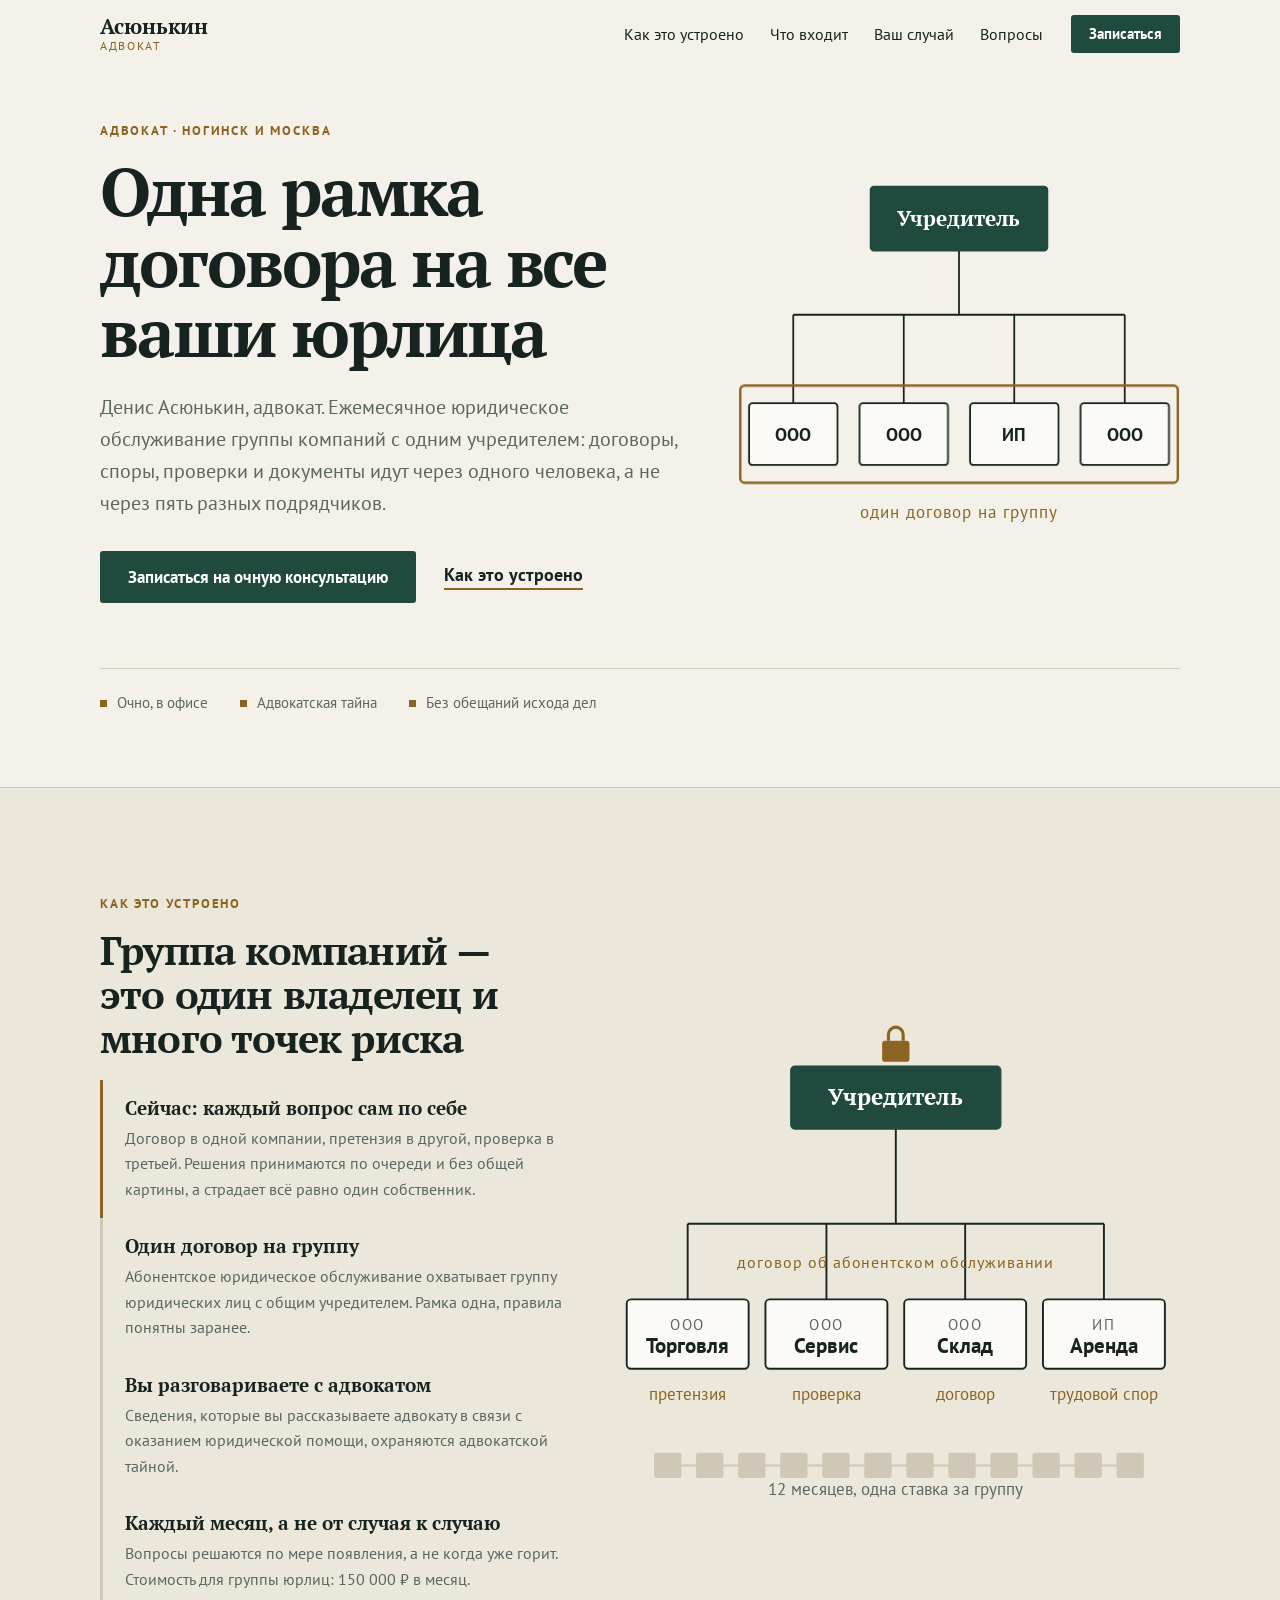
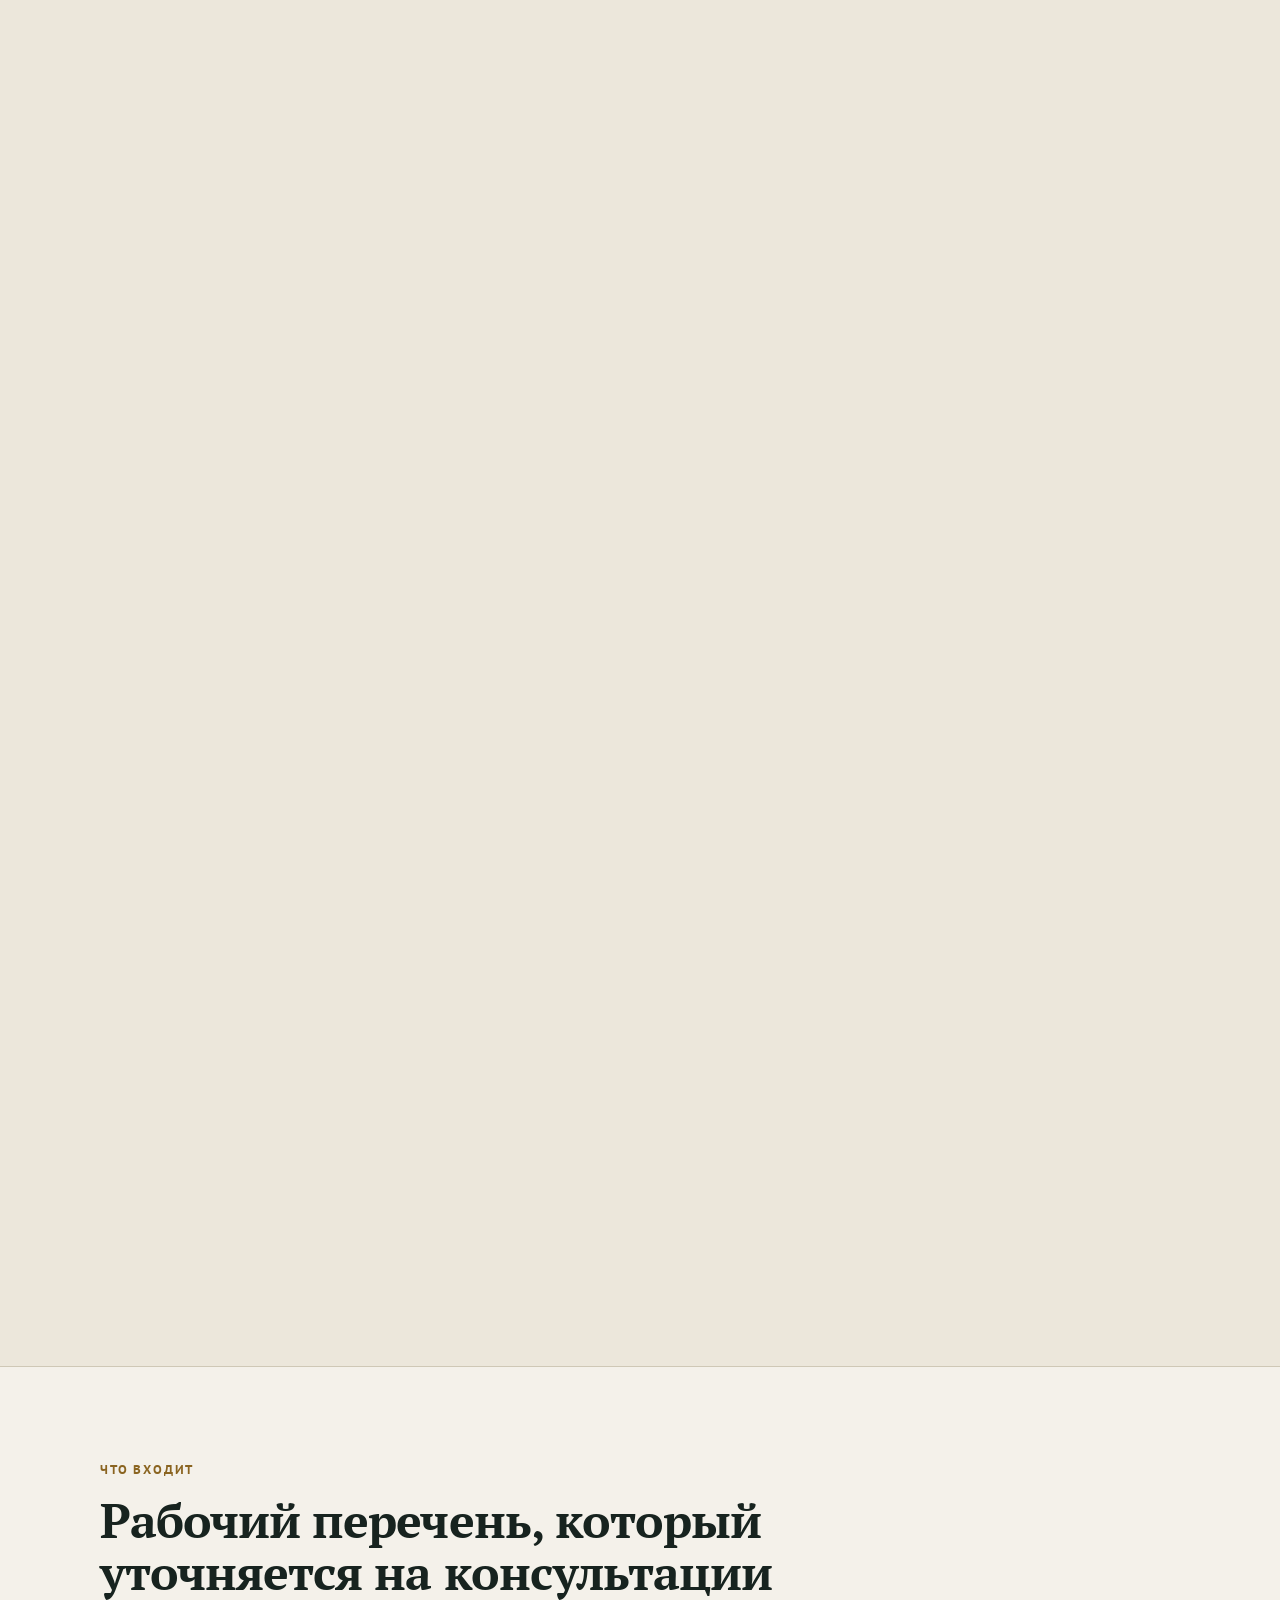
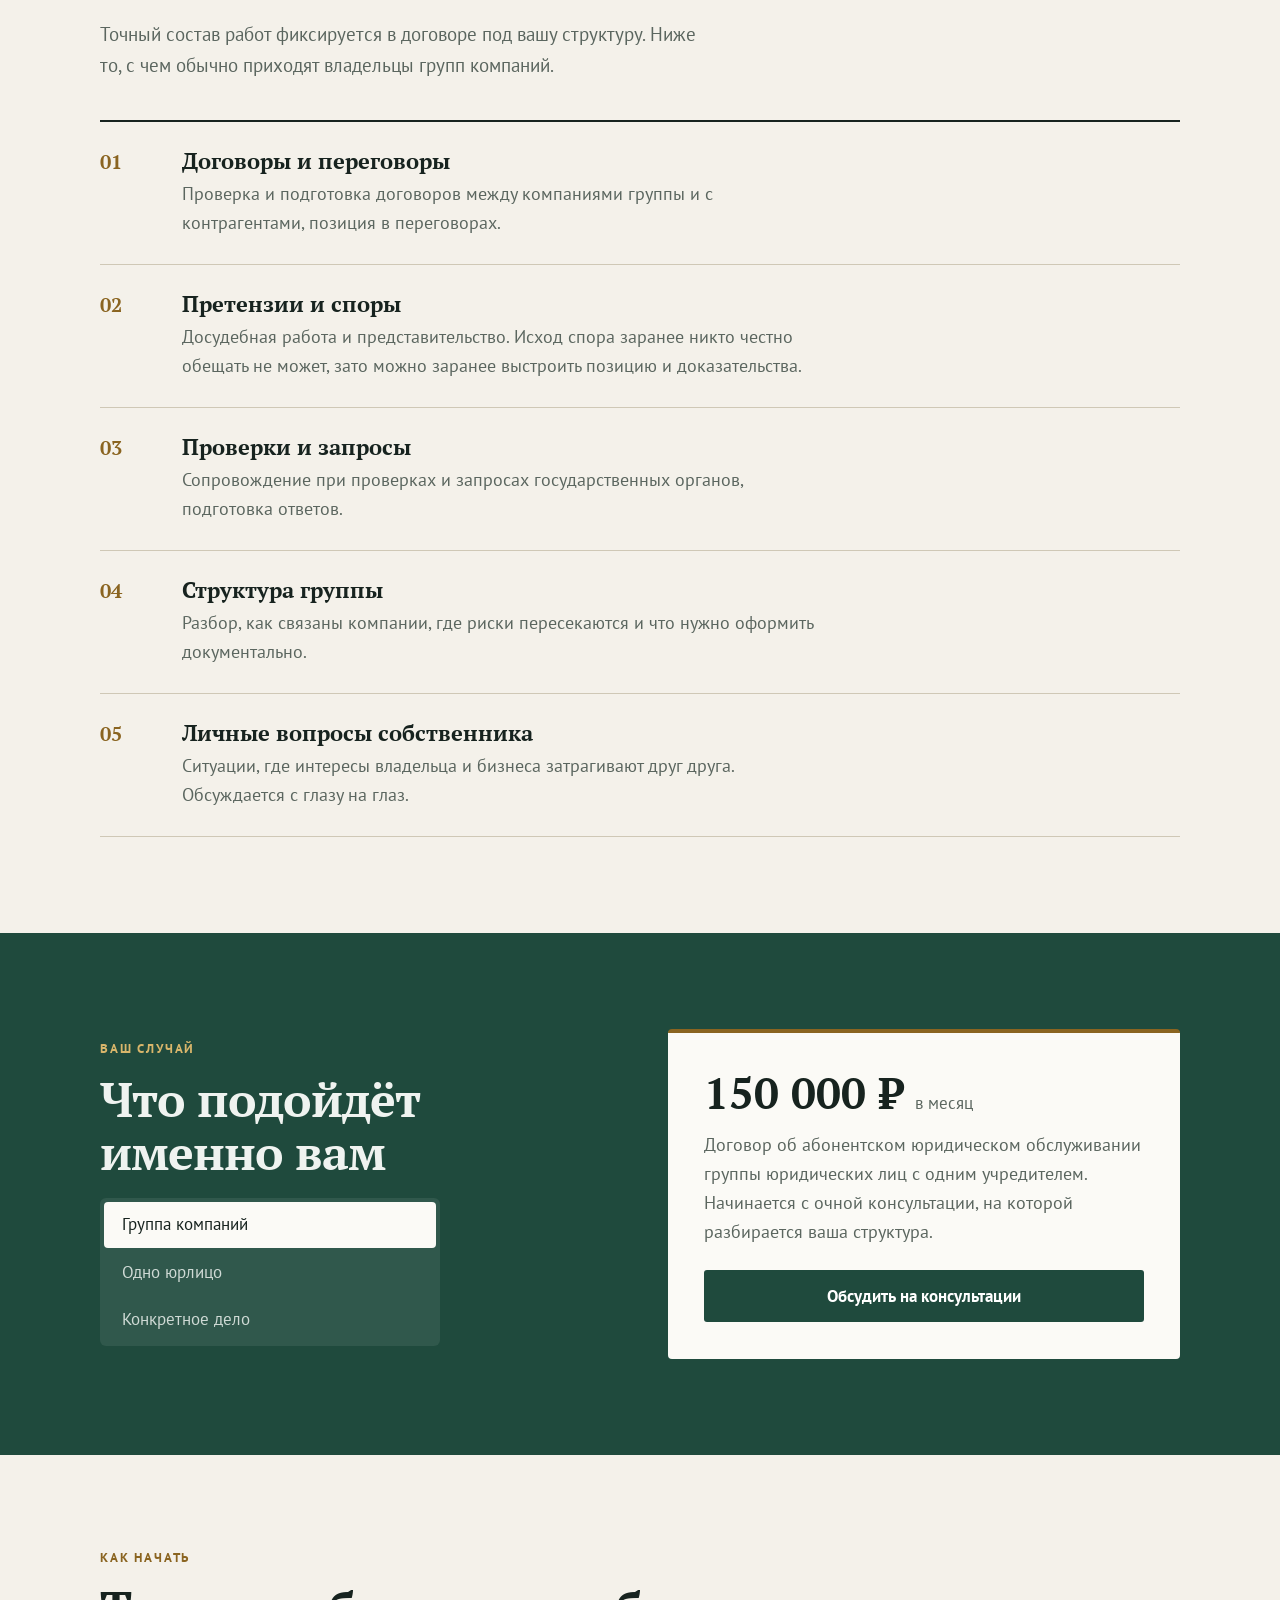
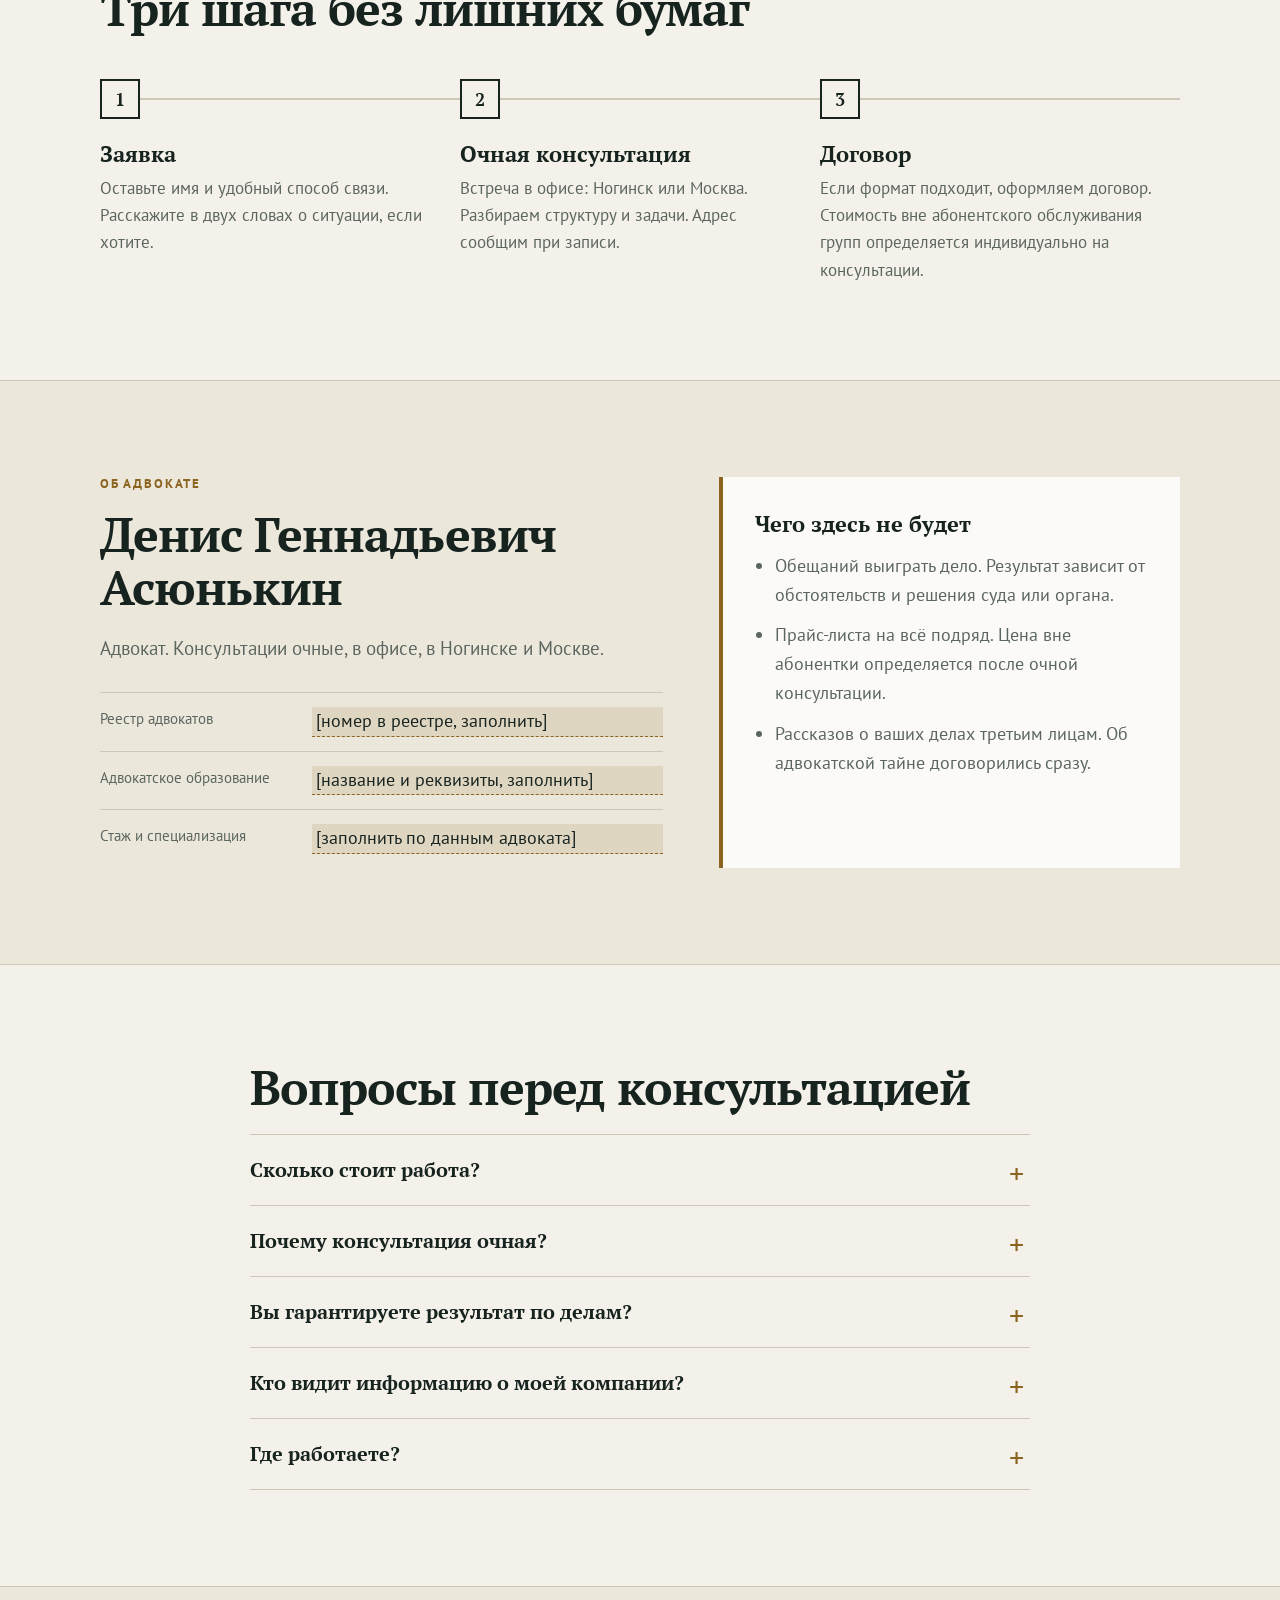
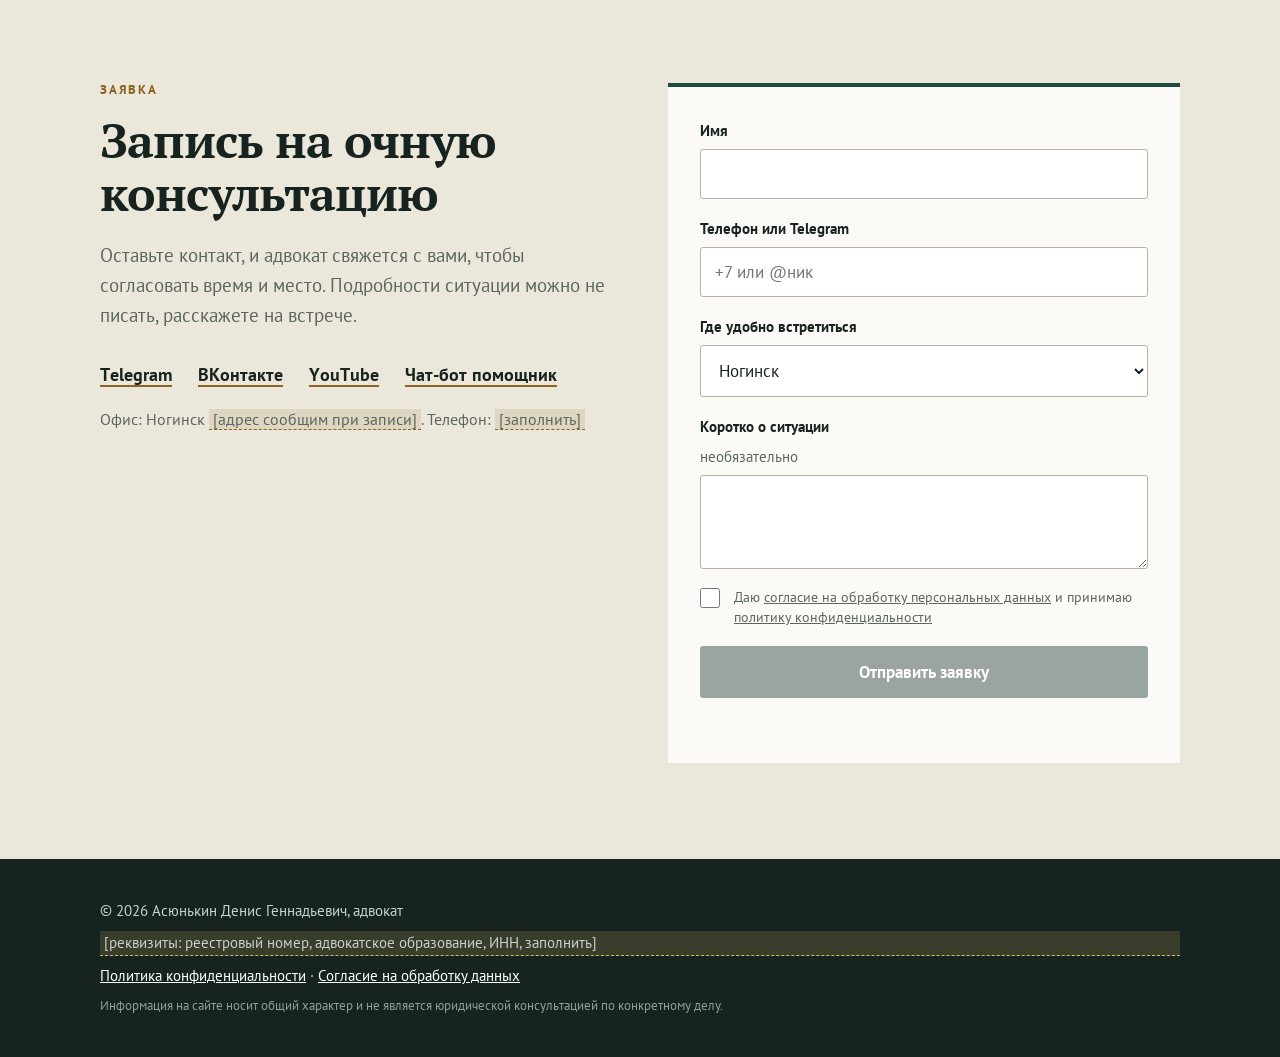
==== index.html @ c10c8391 "Лендинг адвоката Асюнькина Д.Г. Co-Authored-By: Claude Sonnet 5.5 <noreply@anthropic.com>" ====
<!doctype html>
<html lang="ru">
<head>
<meta charset="utf-8">
<meta name="viewport" content="width=device-width, initial-scale=1">
<title>Асюнькин Денис Геннадьевич — адвокат, Ногинск и Москва</title>
<meta name="description" content="Адвокат Денис Асюнькин: ежемесячное юридическое обслуживание группы юридических лиц с одним учредителем по договору, 150 000 ₽ в месяц. Очные консультации в Ногинске и Москве.">
<meta property="og:title" content="Адвокат Денис Асюнькин — юридическое обслуживание группы компаний">
<meta property="og:description" content="Одна рамка договора на все ваши юрлица. Очная консультация в офисе, Ногинск и Москва.">
<meta property="og:type" content="website">
<meta name="theme-color" content="#F4F1EA">
<script>document.documentElement.classList.add('js')</script>
<link rel="preconnect" href="https://fonts.googleapis.com">
<link rel="preconnect" href="https://fonts.gstatic.com" crossorigin>
<link href="https://fonts.googleapis.com/css2?family=PT+Sans:wght@400;700&family=PT+Serif:wght@400;700&display=swap" rel="stylesheet">
<link rel="stylesheet" href="motion.css">
<link rel="stylesheet" href="styles.css">
</head>
<body>

<header class="header" id="header">
  <div class="header__inner">
    <a class="logo" href="#top" aria-label="Асюнькин Д. Г., адвокат, на главную"><b>Асюнькин</b> <span>адвокат</span></a>
    <nav class="nav" id="nav" aria-label="Разделы">
      <a href="#scene" data-roll>Как это устроено</a>
      <a href="#scope" data-roll>Что входит</a>
      <a href="#format" data-roll>Ваш случай</a>
      <a href="#faq" data-roll>Вопросы</a>
    </nav>
    <a class="btn btn--small header__cta" href="#contact"><span>Записаться</span></a>
    <button class="burger" id="burger" aria-label="Меню" aria-expanded="false" aria-controls="nav"><i></i><i></i></button>
  </div>
</header>

<main id="top">

<!-- HERO -->
<section class="hero">
  <div class="hero__text">
    <p class="eyebrow" data-reveal>Адвокат · Ногинск и Москва</p>
    <h1 class="hero__title" data-reveal data-reveal-delay="80">Одна рамка договора на все ваши юрлица</h1>
    <p class="hero__lead" data-reveal data-reveal-delay="160">Денис Асюнькин, адвокат. Ежемесячное юридическое обслуживание группы компаний с одним учредителем: договоры, споры, проверки и документы идут через одного человека, а не через пять разных подрядчиков.</p>
    <div class="hero__actions" data-reveal data-reveal-delay="240">
      <a class="btn" href="#contact" data-magnetic><span>Записаться на очную консультацию</span></a>
      <a class="textlink" href="#scene" data-roll>Как это устроено</a>
    </div>
  </div>
  <figure class="hero__art" aria-hidden="true">
    <svg viewBox="0 0 400 380" class="orgmini">
      <path class="om-line" pathLength="1" d="M200 92 V150 M50 150 H350 M50 150 V230 M150 150 V230 M250 150 V230 M350 150 V230"/>
      <rect class="om-founder" x="120" y="34" width="160" height="58" rx="3"/>
      <text x="200" y="70" text-anchor="middle" class="om-txt">Учредитель</text>
      <g class="om-nodes" text-anchor="middle">
        <rect x="10" y="230" width="80" height="56" rx="3"/><text x="50" y="264">ООО</text>
        <rect x="110" y="230" width="80" height="56" rx="3"/><text x="150" y="264">ООО</text>
        <rect x="210" y="230" width="80" height="56" rx="3"/><text x="250" y="264">ИП</text>
        <rect x="310" y="230" width="80" height="56" rx="3"/><text x="350" y="264">ООО</text>
      </g>
      <rect class="om-frame" pathLength="1" x="2" y="214" width="396" height="88" rx="4"/>
      <text x="200" y="334" text-anchor="middle" class="om-cap">один договор на группу</text>
    </svg>
  </figure>
  <p class="hero__facts" data-reveal data-reveal-delay="320"><span>Очно, в офисе</span><span>Адвокатская тайна</span><span>Без обещаний исхода дел</span></p>
</section>

<!-- PINNED SCENE -->
<section class="scene" id="scene" aria-labelledby="sceneTitle">
  <div class="scene__sticky">
    <div class="scene__copy">
      <p class="eyebrow">Как это устроено</p>
      <h2 class="h2" id="sceneTitle">Группа компаний — это один владелец и много точек риска</h2>
      <ol class="steps" id="steps">
        <li class="step is-on" data-i="0"><b>Сейчас: каждый вопрос сам по себе</b><span>Договор в одной компании, претензия в другой, проверка в третьей. Решения принимаются по очереди и без общей картины, а страдает всё равно один собственник.</span></li>
        <li class="step" data-i="1"><b>Один договор на группу</b><span>Абонентское юридическое обслуживание охватывает группу юридических лиц с общим учредителем. Рамка одна, правила понятны заранее.</span></li>
        <li class="step" data-i="2"><b>Вы разговариваете с адвокатом</b><span>Сведения, которые вы рассказываете адвокату в связи с оказанием юридической помощи, охраняются адвокатской тайной.</span></li>
        <li class="step" data-i="3"><b>Каждый месяц, а не от случая к случаю</b><span>Вопросы решаются по мере появления, а не когда уже горит. Стоимость для группы юрлиц: 150 000 ₽ в месяц.</span></li>
      </ol>
      <div class="dots" id="dots" aria-hidden="true"><i class="on"></i><i></i><i></i><i></i></div>
    </div>
    <div class="scene__stage">
      <svg id="stage" viewBox="0 0 540 460" data-step="0" role="img" aria-label="Схема: учредитель и четыре юридических лица, которые объединяет один договор об абонентском обслуживании">
        <!-- линии -->
        <path class="s-line" d="M270 100 V190 M72 190 H468 M72 190 V262 M204 190 V262 M336 190 V262 M468 190 V262"/>
        <!-- учредитель -->
        <g class="s-founder">
          <rect x="170" y="40" width="200" height="60" rx="4"/>
          <text x="270" y="77" text-anchor="middle">Учредитель</text>
          <g class="s-lock" transform="translate(270 20)">
            <rect x="-13" y="-4" width="26" height="20" rx="3"/>
            <path d="M-7 -4 V-10 a7 7 0 0 1 14 0 V-4" fill="none"/>
          </g>
        </g>
        <!-- юрлица -->
        <g class="s-ent" text-anchor="middle">
          <rect x="14" y="262" width="116" height="66" rx="4"/><text x="72" y="291" class="t-s">ООО</text><text x="72" y="313">Торговля</text>
          <rect x="146" y="262" width="116" height="66" rx="4"/><text x="204" y="291" class="t-s">ООО</text><text x="204" y="313">Сервис</text>
          <rect x="278" y="262" width="116" height="66" rx="4"/><text x="336" y="291" class="t-s">ООО</text><text x="336" y="313">Склад</text>
          <rect x="410" y="262" width="116" height="66" rx="4"/><text x="468" y="291" class="t-s">ИП</text><text x="468" y="313">Аренда</text>
        </g>
        <!-- вопросы у каждого узла -->
        <g class="s-issues" text-anchor="middle">
          <text x="72" y="358">претензия</text>
          <text x="204" y="358">проверка</text>
          <text x="336" y="358">договор</text>
          <text x="468" y="358">трудовой спор</text>
        </g>
        <!-- рамка договора -->
        <rect class="s-frame" pathLength="1" x="5" y="238" width="530" height="146" rx="6"/>
        <text class="s-framelbl" x="270" y="232" text-anchor="middle">договор об абонентском обслуживании</text>
        <!-- 12 месяцев -->
        <g class="s-months">
          <line x1="40" y1="420" x2="500" y2="420"/>
          <g id="ticks"></g>
          <text x="270" y="448" text-anchor="middle">12 месяцев, одна ставка за группу</text>
        </g>
      </svg>
    </div>
  </div>
</section>

<!-- SCOPE -->
<section class="scope" id="scope">
  <div class="wrap">
    <p class="eyebrow" data-reveal>Что входит</p>
    <h2 class="h2" data-reveal>Рабочий перечень, который уточняется на консультации</h2>
    <p class="lead" data-reveal>Точный состав работ фиксируется в договоре под вашу структуру. Ниже то, с чем обычно приходят владельцы групп компаний.</p>
    <ol class="ledger" data-stagger>
      <li><span class="n">01</span><div><h3>Договоры и переговоры</h3><p>Проверка и подготовка договоров между компаниями группы и с контрагентами, позиция в переговорах.</p></div></li>
      <li><span class="n">02</span><div><h3>Претензии и споры</h3><p>Досудебная работа и представительство. Исход спора заранее никто честно обещать не может, зато можно заранее выстроить позицию и доказательства.</p></div></li>
      <li><span class="n">03</span><div><h3>Проверки и запросы</h3><p>Сопровождение при проверках и запросах государственных органов, подготовка ответов.</p></div></li>
      <li><span class="n">04</span><div><h3>Структура группы</h3><p>Разбор, как связаны компании, где риски пересекаются и что нужно оформить документально.</p></div></li>
      <li><span class="n">05</span><div><h3>Личные вопросы собственника</h3><p>Ситуации, где интересы владельца и бизнеса затрагивают друг друга. Обсуждается с глазу на глаз.</p></div></li>
    </ol>
  </div>
</section>

<!-- FORMAT PICKER -->
<section class="format" id="format">
  <div class="wrap format__wrap">
    <div>
      <p class="eyebrow" data-reveal>Ваш случай</p>
      <h2 class="h2" data-reveal>Что подойдёт именно вам</h2>
      <div class="pills" data-pill role="tablist" aria-label="Ваша ситуация">
        <button data-pill-item role="tab" aria-controls="fp" data-k="group" class="is-active">Группа компаний</button>
        <button data-pill-item role="tab" aria-controls="fp" data-k="one">Одно юрлицо</button>
        <button data-pill-item role="tab" aria-controls="fp" data-k="case">Конкретное дело</button>
      </div>
    </div>
    <div class="fp" id="fp" role="tabpanel" aria-live="polite">
      <p class="fp__price" id="fpPrice">150 000 ₽ <small>в месяц</small></p>
      <p class="fp__text" id="fpText">Договор об абонентском юридическом обслуживании группы юридических лиц с одним учредителем. Начинается с очной консультации, на которой разбирается ваша структура.</p>
      <a class="btn" href="#contact" data-magnetic><span>Обсудить на консультации</span></a>
    </div>
  </div>
</section>

<!-- PROCESS -->
<section class="process" id="process">
  <div class="wrap">
    <p class="eyebrow" data-reveal>Как начать</p>
    <h2 class="h2" data-reveal>Три шага без лишних бумаг</h2>
    <div class="track" data-stagger>
      <div class="tr"><b>1</b><h3>Заявка</h3><p>Оставьте имя и удобный способ связи. Расскажите в двух словах о ситуации, если хотите.</p></div>
      <div class="tr"><b>2</b><h3>Очная консультация</h3><p>Встреча в офисе: Ногинск или Москва. Разбираем структуру и задачи. Адрес сообщим при записи.</p></div>
      <div class="tr"><b>3</b><h3>Договор</h3><p>Если формат подходит, оформляем договор. Стоимость вне абонентского обслуживания групп определяется индивидуально на консультации.</p></div>
    </div>
  </div>
</section>

<!-- ABOUT / STATUS -->
<section class="about" id="about">
  <div class="wrap about__wrap">
    <div data-reveal>
      <p class="eyebrow">Об адвокате</p>
      <h2 class="h2">Денис Геннадьевич Асюнькин</h2>
      <p class="lead">Адвокат. Консультации очные, в офисе, в Ногинске и Москве.</p>
      <dl class="reg">
        <div><dt>Реестр адвокатов</dt><dd class="ph">[номер в реестре, заполнить]</dd></div>
        <div><dt>Адвокатское образование</dt><dd class="ph">[название и реквизиты, заполнить]</dd></div>
        <div><dt>Стаж и специализация</dt><dd class="ph">[заполнить по данным адвоката]</dd></div>
      </dl>
    </div>
    <div class="pledge" data-reveal data-reveal-delay="120">
      <h3>Чего здесь не будет</h3>
      <ul>
        <li>Обещаний выиграть дело. Результат зависит от обстоятельств и решения суда или органа.</li>
        <li>Прайс-листа на всё подряд. Цена вне абонентки определяется после очной консультации.</li>
        <li>Рассказов о ваших делах третьим лицам. Об адвокатской тайне договорились сразу.</li>
      </ul>
    </div>
  </div>
</section>

<!-- FAQ -->
<section class="faq" id="faq">
  <div class="wrap faq__wrap">
    <h2 class="h2" data-reveal>Вопросы перед консультацией</h2>
    <div class="faq__list" data-stagger>
      <details><summary>Сколько стоит работа?</summary><p>Ежемесячное обслуживание группы юридических лиц с одним учредителем: 150 000 ₽ в месяц по договору об абонентском юридическом обслуживании. По остальным вопросам цена договора определяется индивидуально на очной консультации в офисе.</p></details>
      <details><summary>Почему консультация очная?</summary><p>Вопросы бизнеса и собственника обсуждаются предметнее, когда есть документы на столе и разговор без посредников. Адрес офиса сообщаем при записи.</p></details>
      <details><summary>Вы гарантируете результат по делам?</summary><p>Нет. Честная юридическая помощь не обещает исход заранее. Мы обещаем внимательную работу, понятную позицию и своевременные ответы.</p></details>
      <details><summary>Кто видит информацию о моей компании?</summary><p>Адвокат обязан хранить адвокатскую тайну: сведения, полученные в связи с оказанием юридической помощи, не раскрываются третьим лицам.</p></details>
      <details><summary>Где работаете?</summary><p>Основной город: Ногинск. Также принимаем в Москве. Какой вариант удобнее, укажите в заявке.</p></details>
    </div>
  </div>
</section>

<!-- CONTACT -->
<section class="contact" id="contact">
  <div class="wrap contact__wrap">
    <div>
      <p class="eyebrow">Заявка</p>
      <h2 class="h2">Запись на очную консультацию</h2>
      <p class="lead">Оставьте контакт, и адвокат свяжется с вами, чтобы согласовать время и место. Подробности ситуации можно не писать, расскажете на встрече.</p>
      <ul class="links">
        <li><a href="https://t.me/AdvAsiunkinDG" target="_blank" rel="noopener" data-roll>Telegram</a></li>
        <li><a href="https://vk.com/d.asyunkin" target="_blank" rel="noopener" data-roll>ВКонтакте</a></li>
        <li><a href="https://www.youtube.com/@Denchik2022" target="_blank" rel="noopener" data-roll>YouTube</a></li>
        <li><a href="https://t.me/AdvokatDenisPomoshchnik_bot" target="_blank" rel="noopener" data-roll>Чат-бот помощник</a></li>
      </ul>
      <p class="addr">Офис: Ногинск <span class="ph">[адрес сообщим при записи]</span>. Телефон: <span class="ph">[заполнить]</span></p>
    </div>
    <form class="form" id="leadForm" novalidate>
      <input type="text" name="_gotcha" style="display:none" tabindex="-1" autocomplete="off">
      <label class="fld">Имя<input type="text" name="name" required autocomplete="given-name"></label>
      <label class="fld">Телефон или Telegram<input type="text" name="contact" required autocomplete="tel" placeholder="+7 или @ник"></label>
      <label class="fld">Где удобно встретиться
        <select name="city"><option>Ногинск</option><option>Москва</option><option>Пока не знаю</option></select>
      </label>
      <label class="fld">Коротко о ситуации <i>необязательно</i><textarea name="comment" rows="3" maxlength="600"></textarea></label>
      <label class="agree"><input type="checkbox" name="consent" id="consent"><span>Даю <a href="consent.html" target="_blank">согласие на обработку персональных данных</a> и принимаю <a href="privacy.html" target="_blank">политику конфиденциальности</a></span></label>
      <button class="btn btn--block" type="submit" id="submitBtn" disabled><span>Отправить заявку</span></button>
      <p class="form__status" id="formStatus" role="status" aria-live="polite"></p>
    </form>
  </div>
</section>
</main>

<footer class="foot">
  <div class="wrap foot__in">
    <p>© <span id="year">2026</span> Асюнькин Денис Геннадьевич, адвокат</p>
    <p class="ph">[реквизиты: реестровый номер, адвокатское образование, ИНН, заполнить]</p>
    <p><a href="privacy.html">Политика конфиденциальности</a> · <a href="consent.html">Согласие на обработку данных</a></p>
    <p class="foot__note">Информация на сайте носит общий характер и не является юридической консультацией по конкретному делу.</p>
  </div>
</footer>
<script src="motion.js" defer></script>
<script src="script.js" defer></script>
</body>
</html>
---- motion.css ----
/* motion-kit: токены и стили эффектов. Светлая тема. Цвета переопределять под бренд клиента. */
:root{
  /* пружины: "stiffness damping" (из designbookmark motion studies) */
  --spring-follow:900 50;
  --spring-settle:280 22;
  --spring-soft:260 24;
  --spring-lead:620 36;
  --spring-trail:190 19;
  --spring-pop:520 16;
  --spring-fade:420 32;
  --stagger:45;               /* мс между элементами */

  /* бренд: менять под клиента */
  --mk-bg:#fafaf7;
  --mk-surface:#fff;
  --mk-text:#16181d;
  --mk-muted:#6b7280;
  --mk-accent:#e4572e;
  --mk-on-accent:#fff;
  --mk-fill:rgba(22,24,29,.06);

  --mk-r-pill:999px;
  --mk-r-card:24px;
  --mk-ease-out:cubic-bezier(.22,1,.36,1);   /* для CSS-переходов, где пружина избыточна */
}

/* reveal: класс mk-reveal ставит JS, без JS элементы видны */
.mk-on .mk-reveal{opacity:0;transform:translate3d(0,22px,0);transition:opacity .7s var(--mk-ease-out),transform .8s var(--mk-ease-out);transition-delay:var(--d,0ms)}
.mk-on .mk-reveal.mk-in{opacity:1;transform:none}

/* magnetic: будем двигать только transform */
[data-magnetic]{will-change:transform}

/* roll: две копии буквы, верхняя уезжает, нижняя заезжает */
.mk-roll{display:inline-flex;overflow:hidden;line-height:1.15;vertical-align:bottom}
.mk-roll__c{display:inline-block;position:relative;height:1.15em;overflow:hidden}
.mk-roll__c>span{display:block;transition:transform .5s var(--mk-ease-out);transition-delay:calc(var(--i)*14ms)}
.mk-roll__c>span+span{position:absolute;inset:0;transform:translateY(110%)}
.mk-roll:hover .mk-roll__c>span:first-child,.mk-roll:focus-visible .mk-roll__c>span:first-child{transform:translateY(-110%)}
.mk-roll:hover .mk-roll__c>span+span,.mk-roll:focus-visible .mk-roll__c>span+span{transform:none}

/* pill: резиновый хайлайт */
.mk-pill{position:relative;display:inline-flex;gap:2px;padding:4px;border-radius:var(--mk-r-pill);background:var(--mk-fill)}
.mk-pill__hl{position:absolute;top:4px;bottom:4px;left:0;border-radius:var(--mk-r-pill);background:var(--mk-surface);box-shadow:0 1px 3px rgba(22,24,29,.12);pointer-events:none;will-change:transform,width}
.mk-pill [data-pill-item]{position:relative;z-index:1;padding:9px 18px;border:0;background:none;border-radius:var(--mk-r-pill);font:inherit;font-weight:500;color:var(--mk-muted);cursor:pointer;transition:color .2s}
.mk-pill [data-pill-item].is-active{color:var(--mk-text)}

@media (prefers-reduced-motion:reduce){
  .mk-on .mk-reveal{opacity:1;transform:none;transition:none}
  .mk-roll__c>span{transition:none}
}
---- styles.css ----
:root{
  --paper:#F4F1EA;--paper2:#ECE7DB;--ink:#17231F;--muted:#5B665F;--green:#1F4A3D;--green2:#2C6454;--brass:#8A6420;--line:#CFC8B6;--white:#FBFAF6;
  --mk-bg:var(--paper);--mk-surface:var(--white);--mk-text:var(--ink);--mk-muted:var(--muted);--mk-accent:var(--green);--mk-on-accent:#fff;--mk-fill:rgba(23,35,31,.07);
  --f-display:'PT Serif',Georgia,'Times New Roman',serif;--f-text:'PT Sans',system-ui,-apple-system,'Segoe UI',sans-serif;
  --hh:68px;
}
*{box-sizing:border-box}
html{scroll-behavior:smooth;-webkit-text-size-adjust:100%}
body{margin:0;background:var(--paper);color:var(--ink);font:18px/1.6 var(--f-text);overflow-x:hidden}
img,svg{max-width:100%}
a{color:inherit}
.wrap{max-width:1120px;margin:0 auto;padding:0 20px}
section{scroll-margin-top:var(--hh)}
.eyebrow{font:700 13px/1 var(--f-text);letter-spacing:.14em;text-transform:uppercase;color:var(--brass);margin:0 0 18px}
.h2{font:700 clamp(28px,4.4vw,48px)/1.1 var(--f-display);letter-spacing:-.02em;margin:0 0 20px;text-wrap:balance;overflow-wrap:anywhere}
.lead{font-size:19px;max-width:62ch;color:var(--muted);margin:0 0 28px}
.ph{background:rgba(138,100,32,.13);border-bottom:1px dashed var(--brass);padding:0 4px}

/* buttons */
.btn{display:inline-flex;align-items:center;justify-content:center;padding:16px 28px;border:0;border-radius:3px;background:var(--green);color:#fff;font:700 17px/1.2 var(--f-text);text-decoration:none;cursor:pointer;transition:background .2s;text-align:center}
.btn:hover{background:var(--green2)}
.btn:focus-visible,a:focus-visible,summary:focus-visible,select:focus-visible,input:focus-visible,textarea:focus-visible,button:focus-visible{outline:3px solid var(--brass);outline-offset:3px}
.btn[disabled]{background:#9AA59F;cursor:not-allowed}
.btn--small{padding:10px 18px;font-size:15px}
.btn--block{width:100%}
.textlink{font-weight:700;text-decoration:none;border-bottom:2px solid var(--brass);padding-bottom:2px}

/* header */
.header{position:fixed;top:0;left:0;right:0;z-index:50;height:var(--hh);transition:background .25s,box-shadow .25s}
.header.scrolled{background:rgba(244,241,234,.94);backdrop-filter:blur(8px);box-shadow:0 1px 0 var(--line)}
.header__inner{max-width:1120px;margin:0 auto;padding:0 20px;height:100%;display:flex;align-items:center;gap:28px}
.logo{text-decoration:none;font:700 21px/1 var(--f-display);display:flex;flex-direction:column;gap:3px}
.logo span{font:400 12px/1 var(--f-text);letter-spacing:.14em;text-transform:uppercase;color:var(--brass)}
.nav{display:flex;gap:26px;margin-left:auto;font-size:16px}
.nav a{text-decoration:none}
.header__cta{margin-left:0}
.burger{display:none;margin-left:auto;width:44px;height:44px;border:0;background:none;position:relative;cursor:pointer}
.burger i{position:absolute;left:10px;right:10px;height:2px;background:var(--ink);transition:transform .3s}
.burger i:first-child{top:18px}.burger i:last-child{top:25px}
.burger.is-open i:first-child{transform:translateY(3.5px) rotate(45deg)}.burger.is-open i:last-child{transform:translateY(-3.5px) rotate(-45deg)}

/* hero */
.hero{max-width:1120px;margin:0 auto;padding:calc(var(--hh) + 56px) 20px 72px;display:grid;grid-template-columns:1.15fr .85fr;gap:40px;align-items:center}
.hero__title{font:700 clamp(36px,5.6vw,68px)/1.04 var(--f-display);letter-spacing:-.03em;margin:0 0 24px;text-wrap:balance;overflow-wrap:anywhere}
.hero__lead{font-size:20px;color:var(--muted);max-width:56ch;margin:0 0 32px}
.hero__actions{display:flex;flex-wrap:wrap;gap:20px 28px;align-items:center}
.hero__facts{grid-column:1/-1;display:flex;flex-wrap:wrap;gap:10px 32px;margin:24px 0 0;padding-top:22px;border-top:1px solid var(--line);font-size:15px;color:var(--muted)}
.hero__facts span::before{content:'';display:inline-block;width:7px;height:7px;background:var(--brass);margin-right:10px;vertical-align:middle}
.hero__art{margin:0}
.orgmini{width:100%;height:auto;overflow:visible}
.orgmini rect{fill:var(--white);stroke:var(--ink);stroke-width:1.6}
.orgmini .om-founder{fill:var(--green);stroke:var(--green)}
.orgmini .om-txt{fill:#fff;font:700 19px var(--f-display)}
.orgmini text{font:700 16px var(--f-text);fill:var(--ink)}
.orgmini .om-cap{font:400 15px var(--f-text);fill:var(--brass);letter-spacing:.06em}
.orgmini .om-line{fill:none;stroke:var(--ink);stroke-width:1.6}
.orgmini .om-frame{fill:none;stroke:var(--brass);stroke-width:2.2;stroke-dasharray:7 6}
.js .om-line{stroke-dasharray:1;stroke-dashoffset:1;animation:draw 1.6s .3s cubic-bezier(.22,1,.36,1) forwards}
.js .om-nodes rect,.js .om-nodes text{opacity:0;animation:pop .6s forwards}
.js .om-nodes rect:nth-of-type(1),.js .om-nodes text:nth-of-type(1){animation-delay:1.1s}
.js .om-nodes rect:nth-of-type(2),.js .om-nodes text:nth-of-type(2){animation-delay:1.25s}
.js .om-nodes rect:nth-of-type(3),.js .om-nodes text:nth-of-type(3){animation-delay:1.4s}
.js .om-nodes rect:nth-of-type(4),.js .om-nodes text:nth-of-type(4){animation-delay:1.55s}
.js .om-frame,.js .om-cap{opacity:0;animation:pop .8s 2.1s forwards}
@keyframes draw{to{stroke-dashoffset:0}}
@keyframes pop{from{opacity:0;transform:translateY(8px)}to{opacity:1;transform:none}}

/* pinned scene */
.scene{position:relative;background:var(--paper2);border-block:1px solid var(--line)}
.scene__sticky{max-width:1120px;margin:0 auto;padding:60px 20px;display:grid;grid-template-columns:.9fr 1.1fr;gap:48px;align-items:center}
.scene .h2{font-size:clamp(26px,3.4vw,40px)}
.steps{list-style:none;margin:0;padding:0;display:grid;gap:0}
.step{padding:16px 0 16px 22px;border-left:3px solid var(--line);opacity:.5;transition:opacity .4s,border-color .4s}
.step b{display:block;font:700 19px/1.25 var(--f-display);margin-bottom:6px}
.step span{display:block;font-size:16px;color:var(--muted)}
.step.is-on{opacity:1;border-color:var(--brass)}
.dots{display:none}
.scene__stage svg{width:100%;height:auto;display:block;overflow:visible}
#stage text{font:700 20px var(--f-text);fill:var(--ink)}
#stage .t-s{font-size:14px;font-weight:400;fill:var(--muted);letter-spacing:.1em}
#stage .s-line{fill:none;stroke:var(--ink);stroke-width:1.8}
#stage .s-founder rect{fill:var(--green);stroke:var(--green)}
#stage .s-founder text{fill:#fff;font-family:var(--f-display);font-size:22px}
#stage .s-ent rect{fill:var(--white);stroke:var(--ink);stroke-width:1.8;transition:stroke .4s}
#stage .s-issues text{font:400 16px var(--f-text);fill:var(--brass);transition:opacity .5s,transform .6s cubic-bezier(.22,1,.36,1)}
#stage .s-frame{fill:rgba(31,74,61,.05);stroke:var(--brass);stroke-width:2.4;stroke-dasharray:1;stroke-dashoffset:1;fill-opacity:0;transition:stroke-dashoffset 1.2s cubic-bezier(.22,1,.36,1),fill-opacity .8s .6s}
#stage .s-framelbl{font:400 15px var(--f-text);letter-spacing:.06em;fill:var(--brass);opacity:0;transition:opacity .6s .5s}
#stage .s-lock{opacity:0;transform:translate(270px,20px) scale(.6);transition:opacity .5s,transform .6s cubic-bezier(.22,1,.36,1)}
#stage .s-lock rect{fill:var(--brass);stroke:none}
#stage .s-lock path{stroke:var(--brass);stroke-width:3}
#stage .s-months{opacity:0;transition:opacity .5s}
#stage .s-months line{stroke:var(--line);stroke-width:2}
#stage .s-months text{font:400 16px var(--f-text);fill:var(--muted)}
#stage .tick{fill:var(--line);transition:fill .3s}
/* состояния */
#stage:not([data-step="0"]) .s-issues text{opacity:.35}
#stage[data-step="1"] .s-frame,#stage[data-step="2"] .s-frame,#stage[data-step="3"] .s-frame{stroke-dashoffset:0;fill-opacity:1}
#stage[data-step="1"] .s-framelbl,#stage[data-step="2"] .s-framelbl,#stage[data-step="3"] .s-framelbl{opacity:1}
#stage[data-step="1"] .s-ent rect,#stage[data-step="2"] .s-ent rect,#stage[data-step="3"] .s-ent rect{stroke:var(--green)}
#stage[data-step="2"] .s-lock,#stage[data-step="3"] .s-lock{opacity:1;transform:translate(270px,20px) scale(1)}
#stage[data-step="3"] .s-months{opacity:1}
#stage[data-step="3"] .tick{fill:var(--green)}
#stage .tick:nth-child(1){transition-delay:.05s}#stage .tick:nth-child(2){transition-delay:.1s}#stage .tick:nth-child(3){transition-delay:.15s}#stage .tick:nth-child(4){transition-delay:.2s}#stage .tick:nth-child(5){transition-delay:.25s}#stage .tick:nth-child(6){transition-delay:.3s}#stage .tick:nth-child(7){transition-delay:.35s}#stage .tick:nth-child(8){transition-delay:.4s}#stage .tick:nth-child(9){transition-delay:.45s}#stage .tick:nth-child(10){transition-delay:.5s}#stage .tick:nth-child(11){transition-delay:.55s}#stage .tick:nth-child(12){transition-delay:.6s}

@media (prefers-reduced-motion:no-preference){
  .js .scene{height:420vh}
  .js .scene__sticky{position:sticky;top:0;height:100vh;padding-top:calc(var(--hh) + 12px);padding-bottom:24px}
}

/* scope */
.scope,.format,.process,.about,.faq,.contact{padding:96px 0}
.ledger{list-style:none;margin:40px 0 0;padding:0;border-top:2px solid var(--ink)}
.ledger li{display:grid;grid-template-columns:70px 1fr;gap:12px;padding:26px 0;border-bottom:1px solid var(--line);transition:background .3s,padding .3s}
.ledger li:hover{background:var(--white);padding-left:14px}
.ledger .n{font:700 20px var(--f-display);color:var(--brass)}
.ledger h3{font:700 22px/1.2 var(--f-display);margin:0 0 6px}
.ledger p{margin:0;color:var(--muted);max-width:64ch}

/* format */
.format{background:var(--green);color:#EFF3F0}
.format .eyebrow{color:#D9B66B}
.format__wrap{display:grid;grid-template-columns:1fr 1fr;gap:56px;align-items:center}
.format .pills{display:flex;flex-direction:column;align-items:flex-start;border-radius:6px;background:rgba(255,255,255,.08);gap:2px;padding:4px;--mk-r-pill:4px;position:relative}
.format .mk-pill{display:flex;flex-direction:column;align-items:stretch;width:100%;max-width:340px}
.format .mk-pill [data-pill-item]{text-align:left;color:#CFDAD5;border-radius:4px;font-family:var(--f-text);font-size:17px}
.format .mk-pill [data-pill-item].is-active{color:var(--ink)}
.format .mk-pill__hl{border-radius:4px;background:var(--white);display:none}
.format [data-pill-item]{display:block}
.format .mk-pill [data-pill-item].is-active{background:var(--white)}
.fp{background:var(--white);color:var(--ink);padding:36px;border-radius:4px;border-top:4px solid var(--brass)}
.fp__price{font:700 clamp(30px,4vw,44px)/1.1 var(--f-display);margin:0 0 14px}
.fp__price small{font:400 17px var(--f-text);color:var(--muted)}
.fp__text{margin:0 0 24px;color:var(--muted)}
.fp .btn{width:100%}

/* process */
.track{display:grid;grid-template-columns:repeat(3,1fr);margin-top:44px;position:relative}
.track::before{content:'';position:absolute;left:0;right:0;top:19px;height:2px;background:var(--line)}
.tr{position:relative;padding:0 28px 0 0}
.tr b{display:grid;place-items:center;width:40px;height:40px;background:var(--paper);border:2px solid var(--ink);font:700 18px var(--f-display);margin-bottom:22px;position:relative;z-index:1}
.tr h3{font:700 22px/1.2 var(--f-display);margin:0 0 8px}
.tr p{margin:0;color:var(--muted);font-size:17px}

/* about */
.about{background:var(--paper2);border-block:1px solid var(--line)}
.about__wrap{display:grid;grid-template-columns:1.1fr .9fr;gap:56px}
.reg{margin:28px 0 0}
.reg div{display:grid;grid-template-columns:200px 1fr;gap:12px;padding:14px 0;border-top:1px solid var(--line)}
.reg dt{color:var(--muted);font-size:15px}
.reg dd{margin:0}
.pledge{background:var(--white);padding:32px;border-left:4px solid var(--brass)}
.pledge h3{font:700 22px var(--f-display);margin:0 0 14px}
.pledge ul{margin:0;padding-left:20px;display:grid;gap:12px;color:var(--muted)}

/* faq */
.faq__wrap{max-width:820px}
details{border-top:1px solid var(--line)}
details:last-child{border-bottom:1px solid var(--line)}
summary{list-style:none;cursor:pointer;padding:22px 40px 22px 0;font:700 20px/1.3 var(--f-display);position:relative}
summary::-webkit-details-marker{display:none}
summary::after{content:'+';position:absolute;right:6px;top:18px;font:400 30px var(--f-text);color:var(--brass);transition:transform .3s}
details[open] summary::after{transform:rotate(45deg)}
details p{margin:0 0 24px;color:var(--muted);max-width:66ch}

/* contact */
.contact{background:var(--paper2);border-top:1px solid var(--line)}
.contact__wrap{display:grid;grid-template-columns:1fr 1fr;gap:56px;align-items:start}
.links{list-style:none;margin:0 0 20px;padding:0;display:flex;flex-wrap:wrap;gap:10px 26px;font-weight:700}
.links a{text-decoration:none;border-bottom:2px solid var(--brass)}
.addr{color:var(--muted);font-size:16px}
.form{background:var(--white);padding:32px;border-top:4px solid var(--green);display:grid;gap:18px}
.fld{display:grid;gap:6px;font-weight:700;font-size:15px}
.fld i{font-weight:400;font-style:normal;color:var(--muted)}
.fld input,.fld select,.fld textarea{font:400 17px var(--f-text);padding:13px 14px;border:1px solid #B9B29F;border-radius:3px;background:#fff;color:var(--ink);width:100%}
.agree{display:grid;grid-template-columns:22px 1fr;gap:12px;font-size:14px;line-height:1.45;color:var(--muted);align-items:start}
.agree input{width:20px;height:20px;margin:1px 0 0;accent-color:var(--green)}
.form__status{margin:0;font-size:15px;min-height:1em}
.form__status a{color:var(--green);font-weight:700}

.foot{background:var(--ink);color:#C9D2CD;padding:40px 0;font-size:15px}
.foot__in{display:grid;gap:8px}
.foot p{margin:0}
.foot a{color:#fff}
.foot .ph{background:rgba(217,182,107,.18);border-color:#D9B66B}
.foot__note{opacity:.7;font-size:13px}

@media (max-width:900px){
  .nav{display:none}
  .header__cta{display:none}
  .burger{display:block}
  .nav.is-open{display:flex;flex-direction:column;position:fixed;top:var(--hh);left:0;right:0;background:var(--paper);padding:20px;gap:18px;border-bottom:1px solid var(--line);margin:0;font-size:19px}
  .hero{grid-template-columns:1fr;padding-top:calc(var(--hh) + 28px);gap:24px}
  .hero__art{max-width:340px;margin:0 auto;width:100%}
  .scene__sticky{grid-template-columns:1fr;gap:12px}
  .format__wrap,.about__wrap,.contact__wrap{grid-template-columns:1fr;gap:36px}
  .scope,.format,.process,.about,.faq,.contact{padding:64px 0}
  .track{grid-template-columns:1fr;gap:28px}
  .track::before{left:19px;right:auto;top:0;bottom:0;width:2px;height:auto}
  .tr{padding-left:60px}.tr b{position:absolute;left:0;top:0;margin:0}
  .reg div{grid-template-columns:1fr;gap:2px}
  .ledger li{grid-template-columns:44px 1fr}
}
@media (max-width:900px) and (prefers-reduced-motion:no-preference){
  .scene .eyebrow,.scene .h2{display:none}
  .js .scene__sticky{display:flex;flex-direction:column;justify-content:flex-start;gap:8px;padding-top:calc(var(--hh) + 8px)}
  .js .scene__stage{order:1;flex:0 0 auto}
  .js .scene__stage svg{max-height:38vh;margin:0 auto}
  .js .scene__copy{order:2;position:relative;min-height:190px}
  .js .steps{display:block;position:relative;min-height:150px}
  .js .step{position:absolute;inset:0 0 auto 0;opacity:0;pointer-events:none;padding-top:6px}
  .js .step.is-on{opacity:1;pointer-events:auto}
  .js .dots{display:flex;gap:8px;margin-top:6px}
  .dots i{width:26px;height:4px;background:var(--line);transition:background .3s}.dots i.on{background:var(--brass)}
}
@media (min-width:901px){.dots{display:flex;gap:8px;margin-top:22px}.js .dots i{width:30px;height:4px;background:var(--line);transition:background .3s}.dots i.on{background:var(--brass)}}
@media (max-width:480px){
  body{font-size:17px}
  .hero__lead{font-size:18px}
  .fp,.form,.pledge{padding:24px 20px}
  .btn{padding:15px 20px}
  .hero__actions .btn{width:100%}
}
@media (prefers-reduced-motion:reduce){
  html{scroll-behavior:auto}
  .js .om-line,.js .om-nodes rect,.js .om-nodes text,.js .om-frame,.js .om-cap{animation:none;opacity:1;stroke-dashoffset:0}
  #stage *{transition:none!important}
}
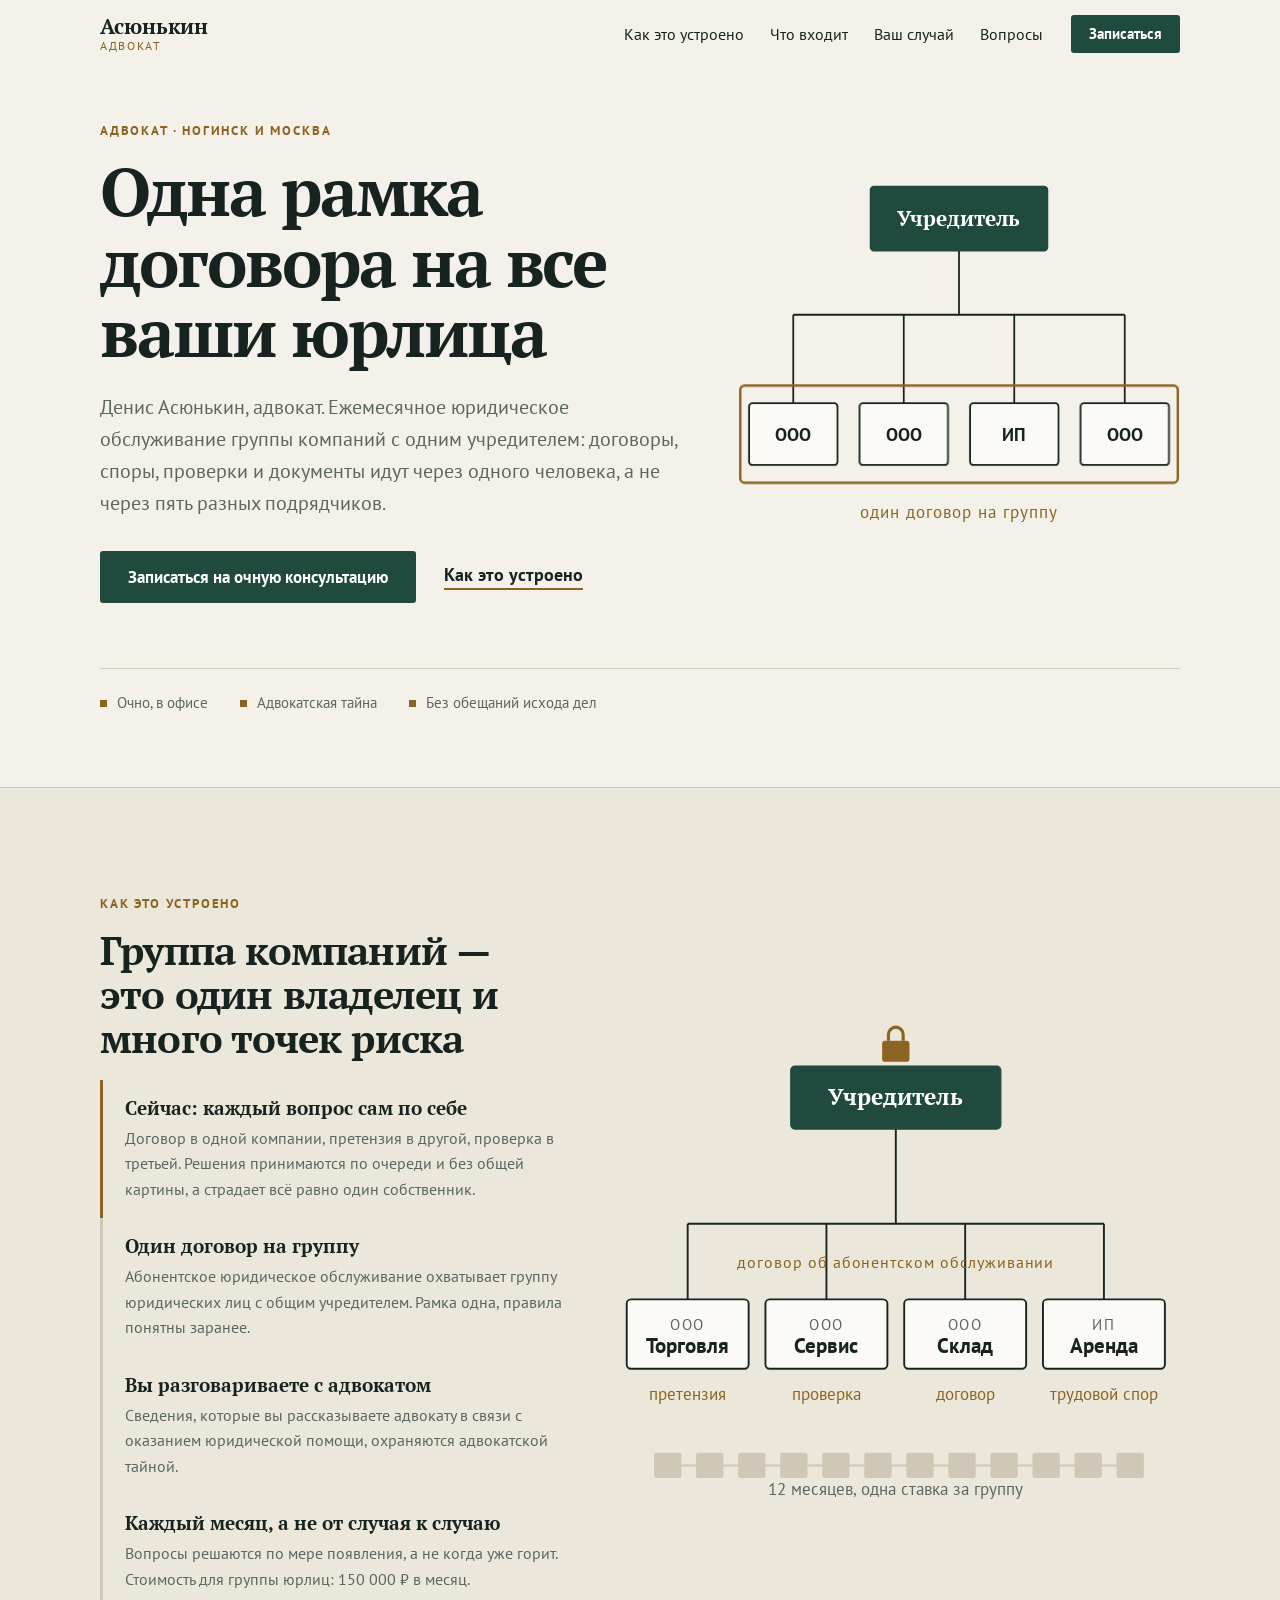
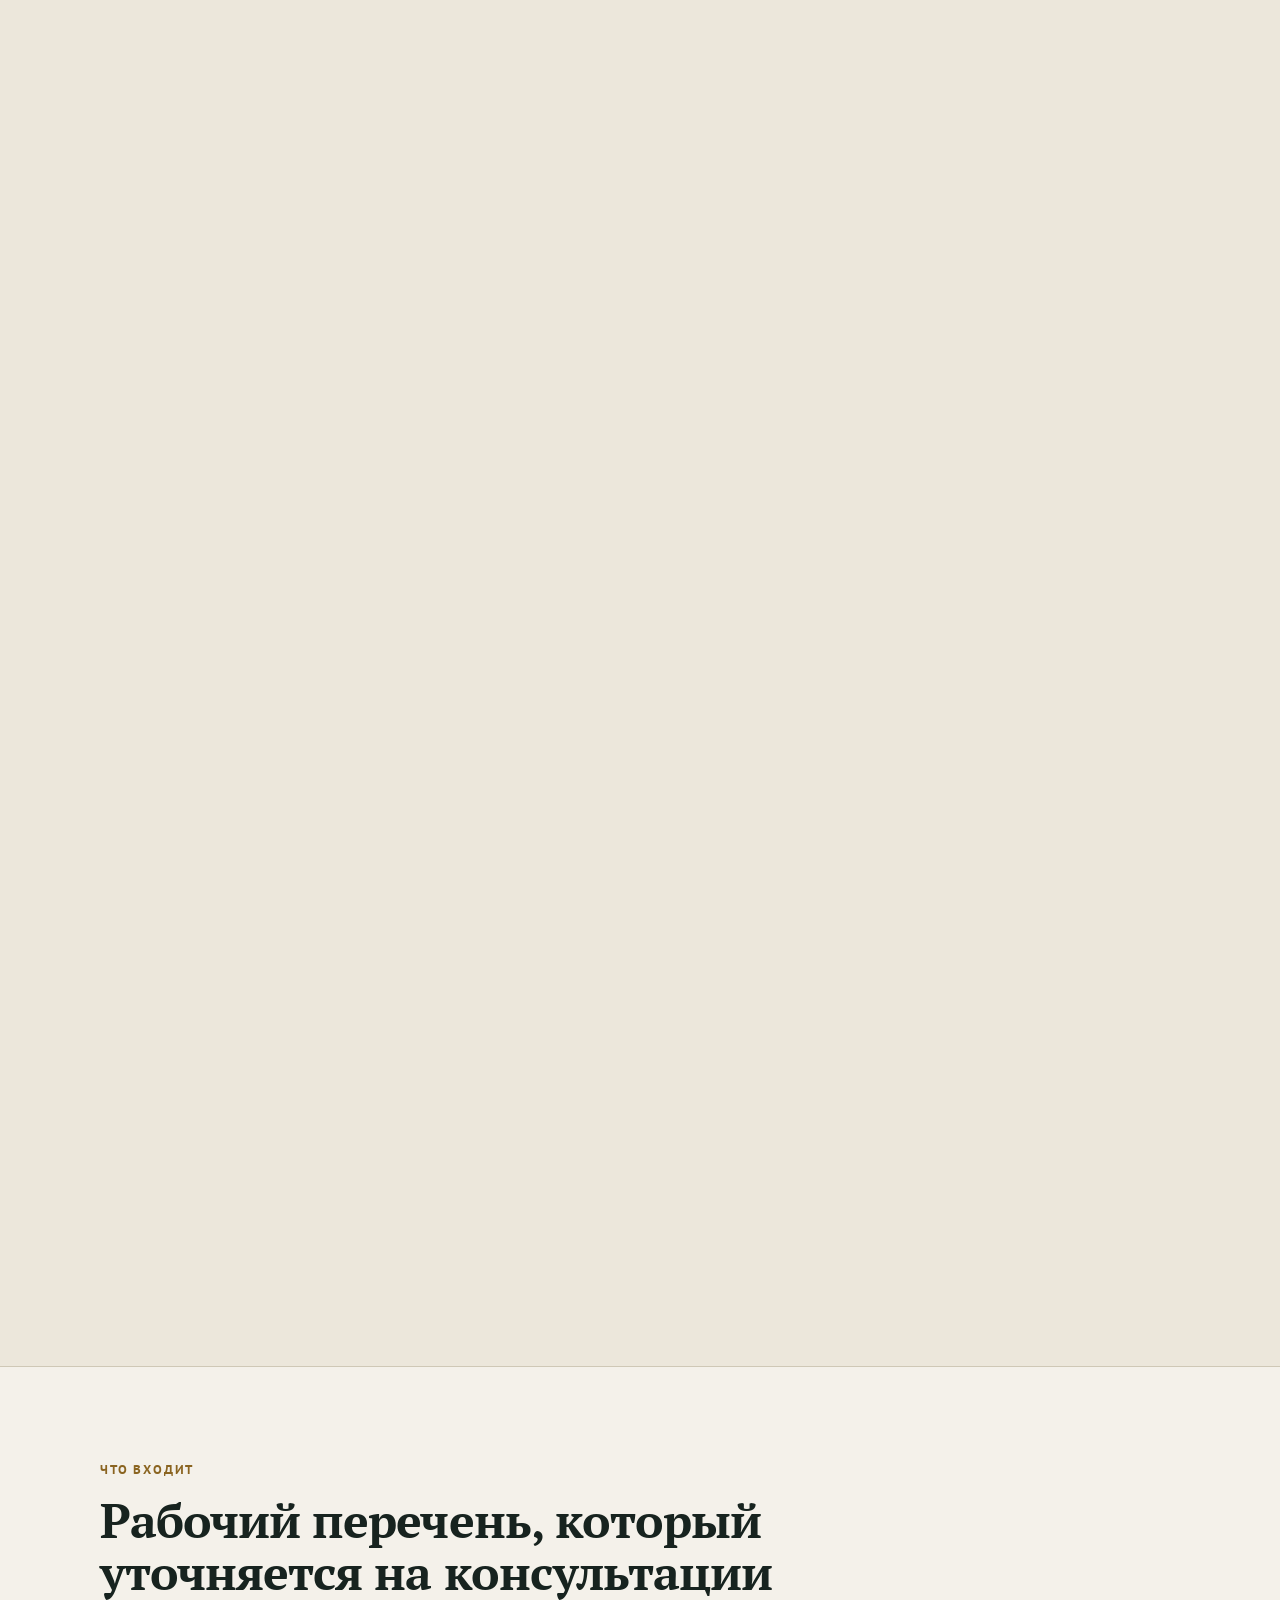
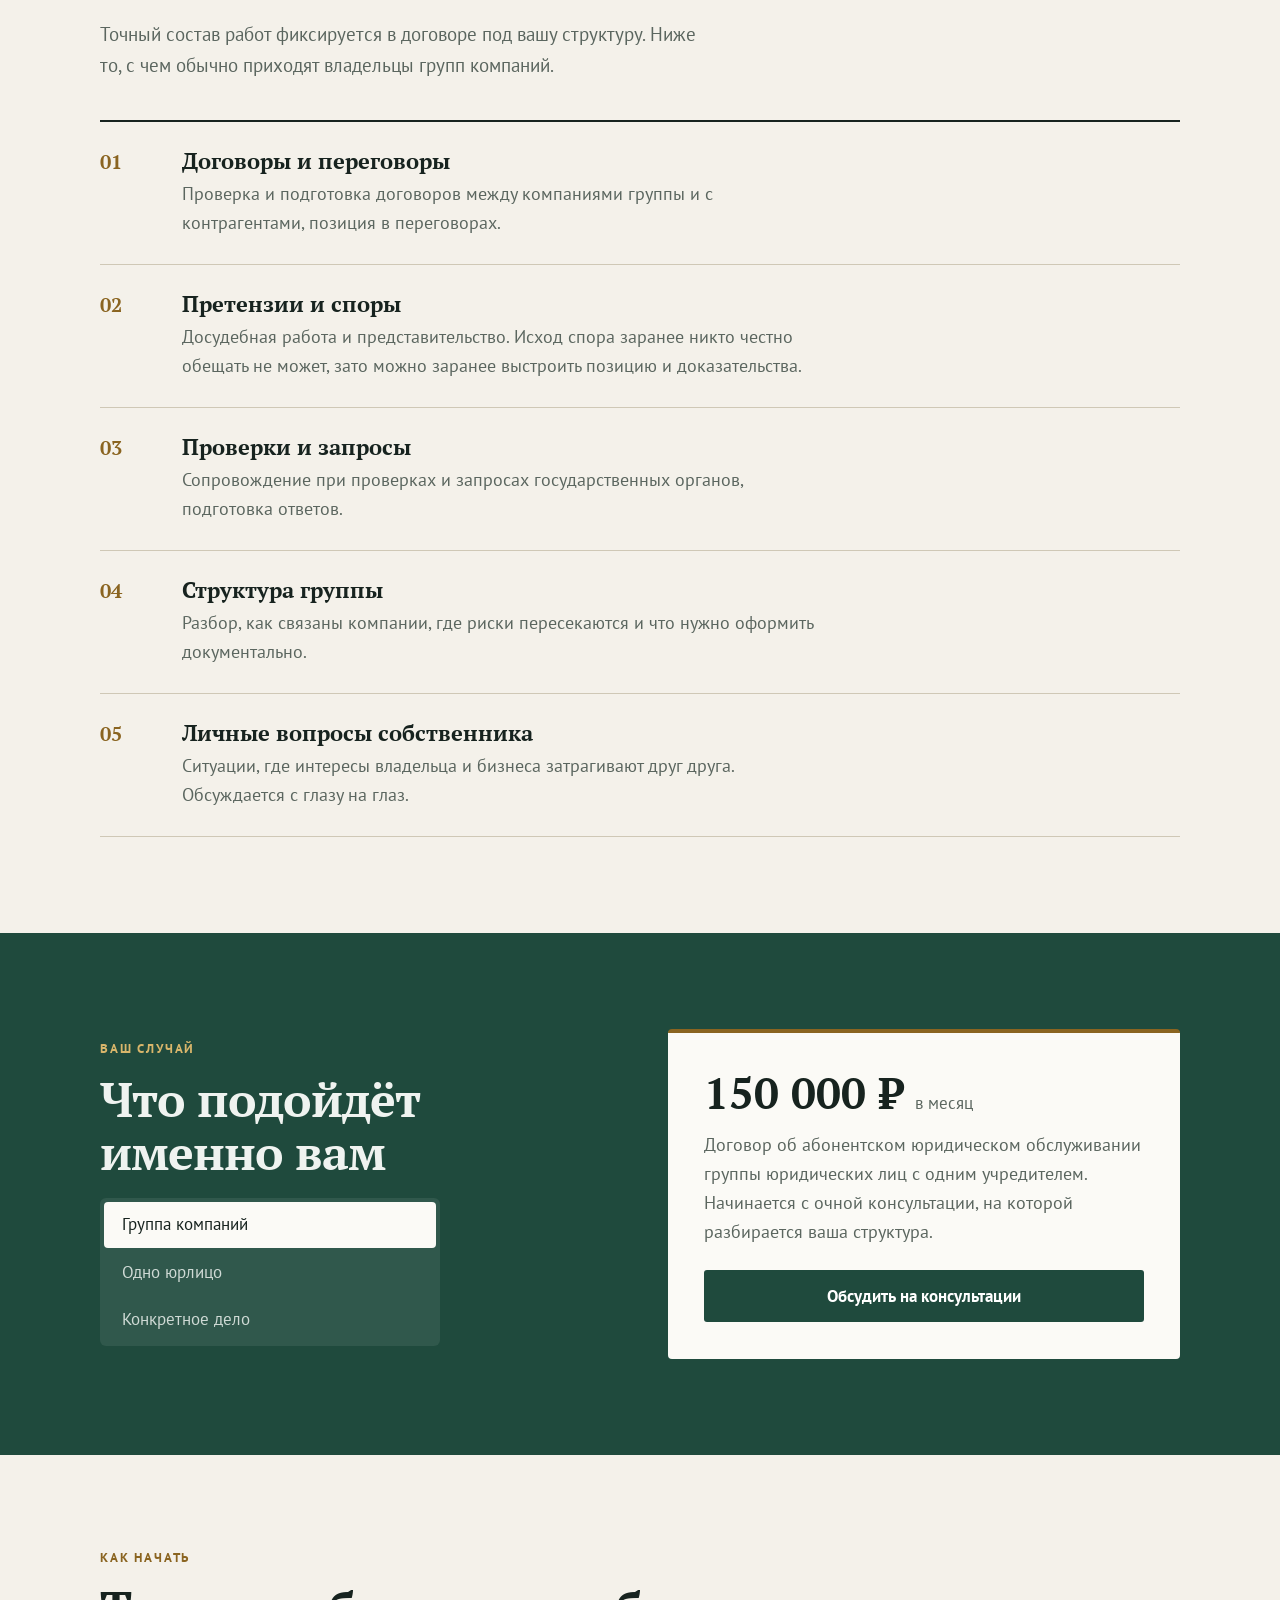
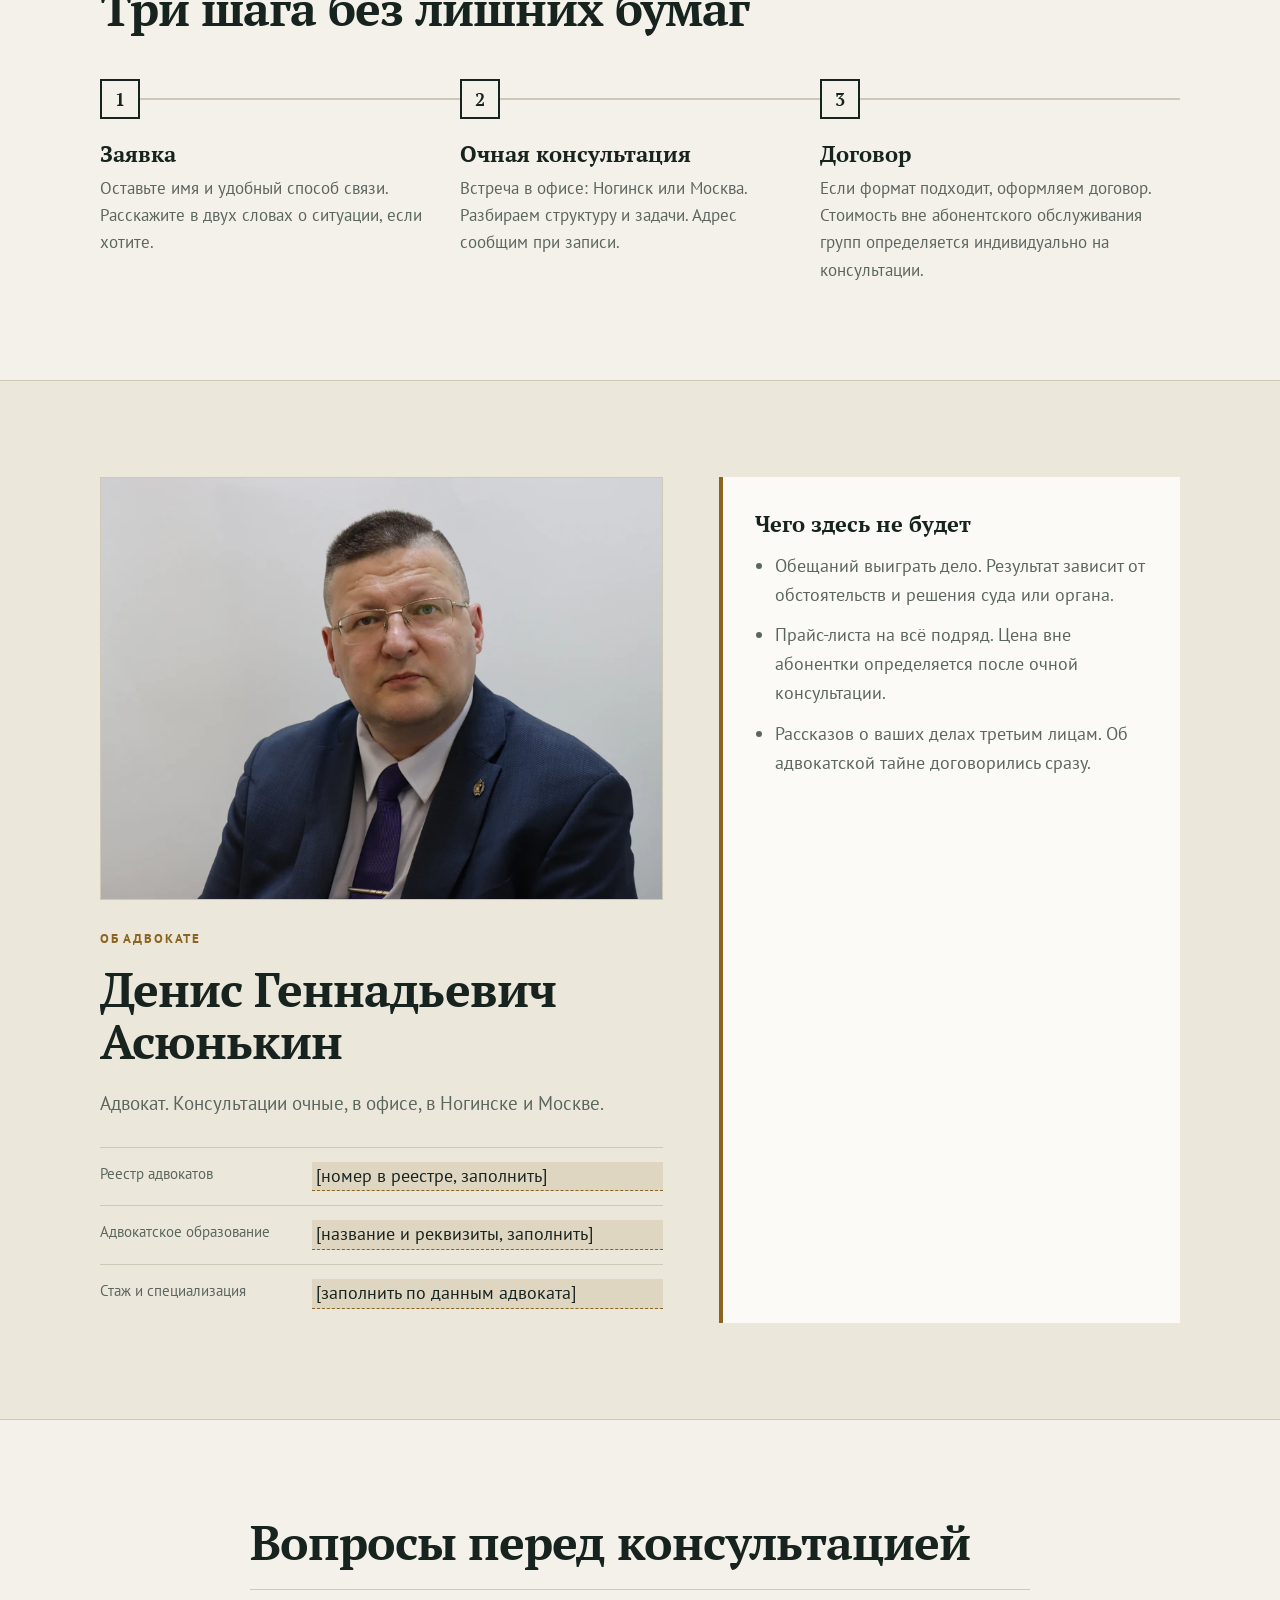
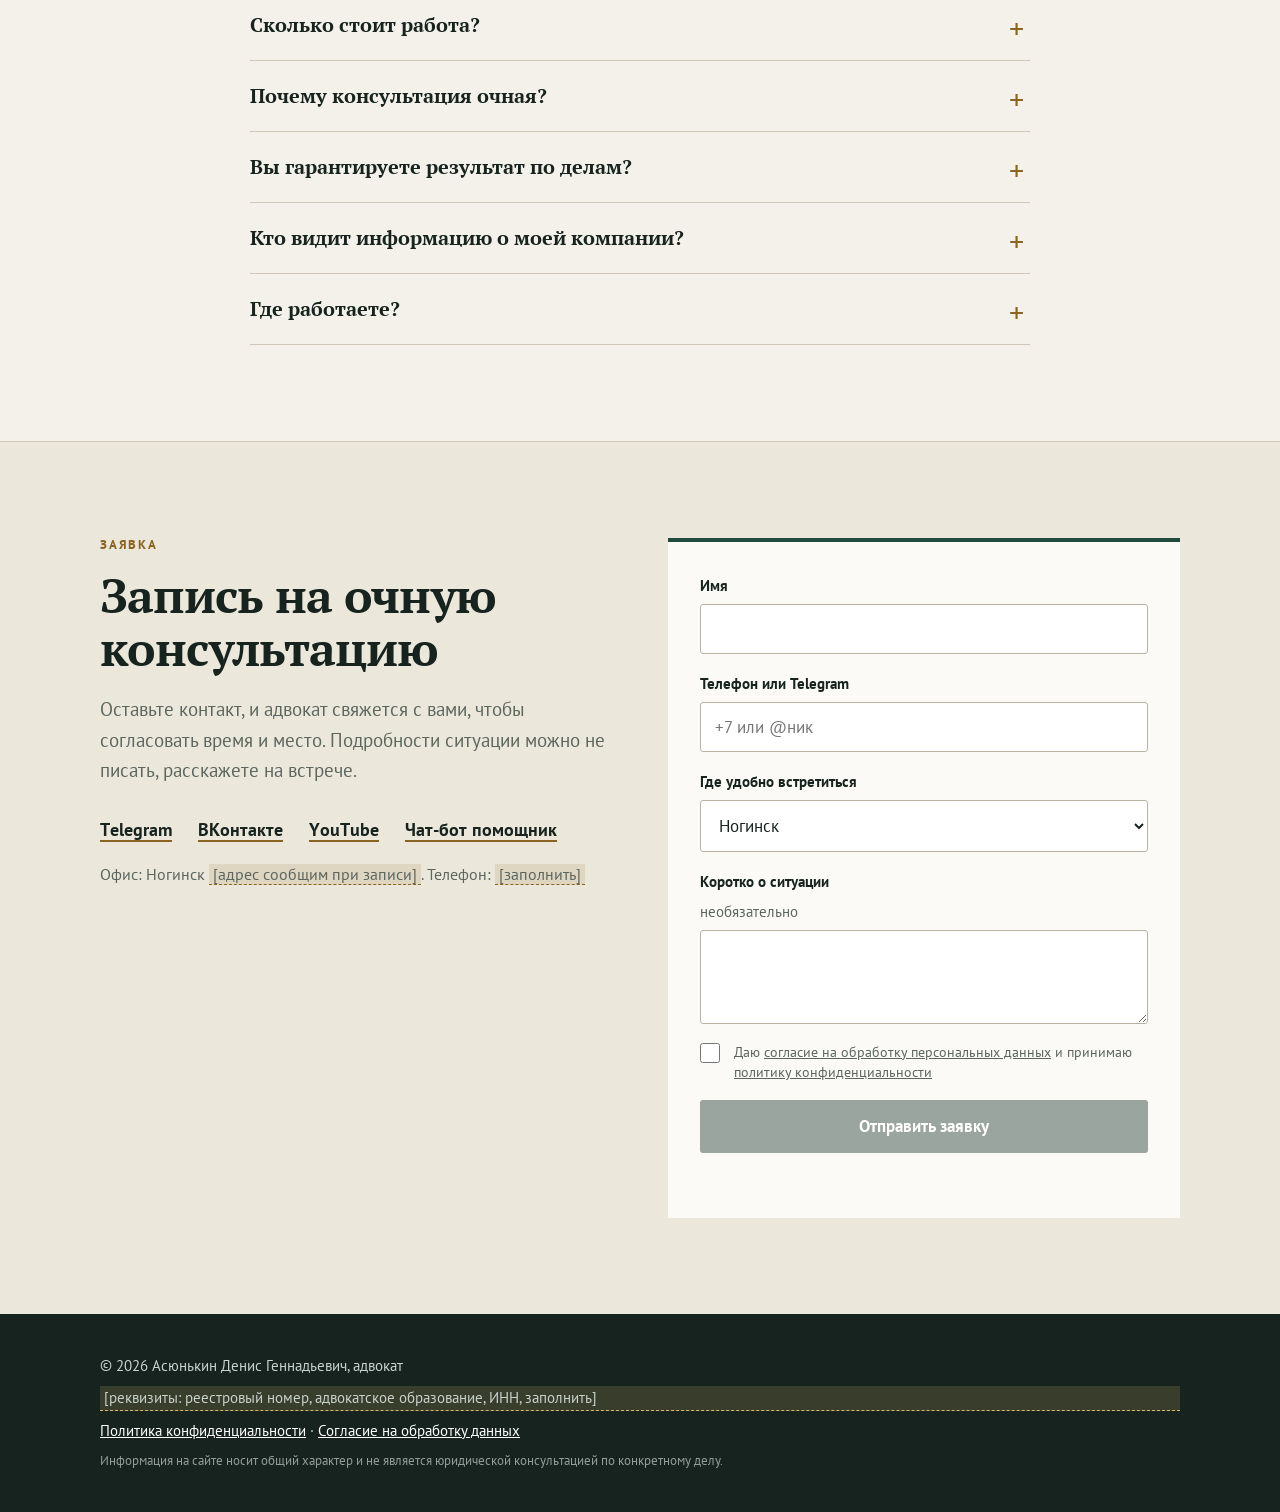
==== commit ca4971a2: "Фото адвоката в блок «Об адвокате» Co-Authored-By: Claude Sonnet 5.5 <noreply@anthropic.com>" ====
--- a/index.html
+++ b/index.html
@@ -171,6 +171,7 @@
 <section class="about" id="about">
   <div class="wrap about__wrap">
     <div data-reveal>
+      <figure class="portrait"><img src="img/asyunkin-denis.webp" width="900" height="600" loading="lazy" decoding="async" alt="Адвокат Денис Геннадьевич Асюнькин"></figure>
       <p class="eyebrow">Об адвокате</p>
       <h2 class="h2">Денис Геннадьевич Асюнькин</h2>
       <p class="lead">Адвокат. Консультации очные, в офисе, в Ногинске и Москве.</p>
--- a/styles.css
+++ b/styles.css
@@ -144,6 +144,8 @@
 /* about */
 .about{background:var(--paper2);border-block:1px solid var(--line)}
 .about__wrap{display:grid;grid-template-columns:1.1fr .9fr;gap:56px}
+.portrait{margin:0 0 32px;border:1px solid var(--line);background:var(--paper)}
+.portrait img{display:block;width:100%;height:auto;aspect-ratio:4/3;object-fit:cover;object-position:52% 28%}
 .reg{margin:28px 0 0}
 .reg div{display:grid;grid-template-columns:200px 1fr;gap:12px;padding:14px 0;border-top:1px solid var(--line)}
 .reg dt{color:var(--muted);font-size:15px}
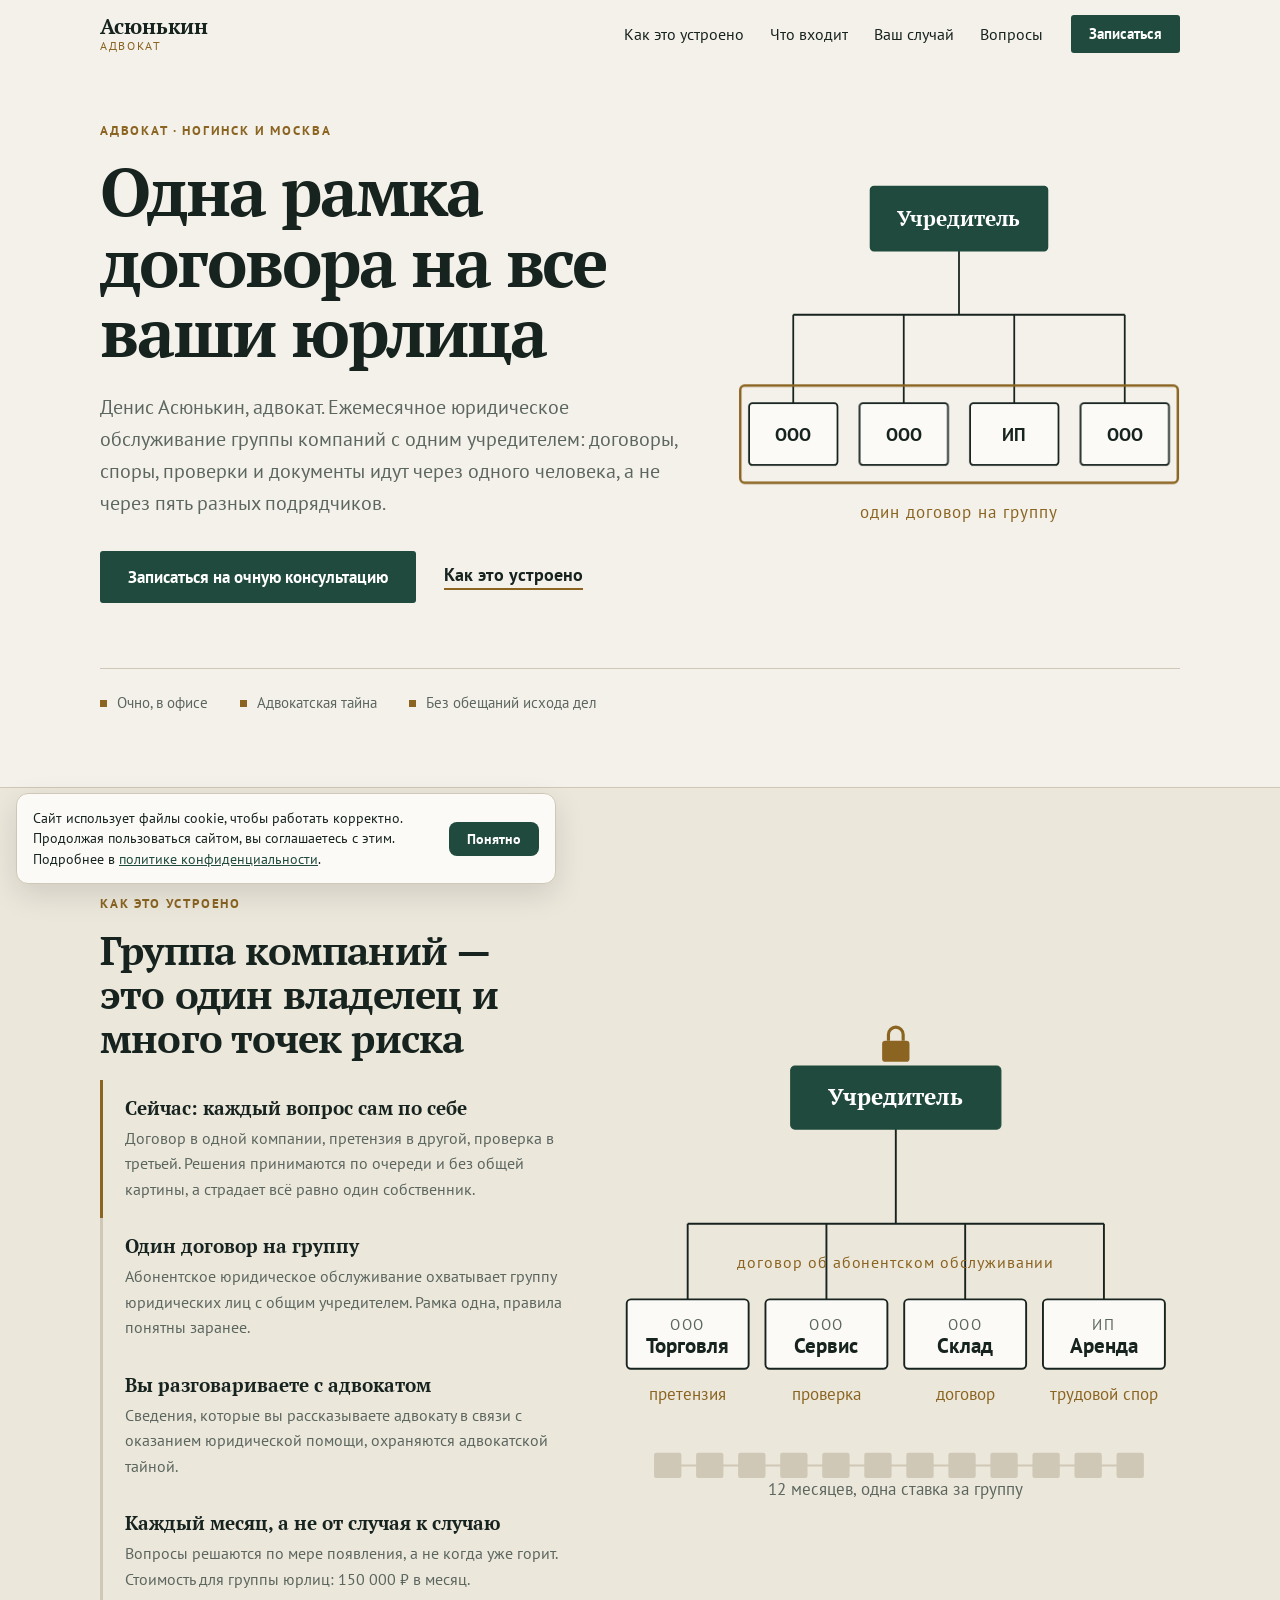
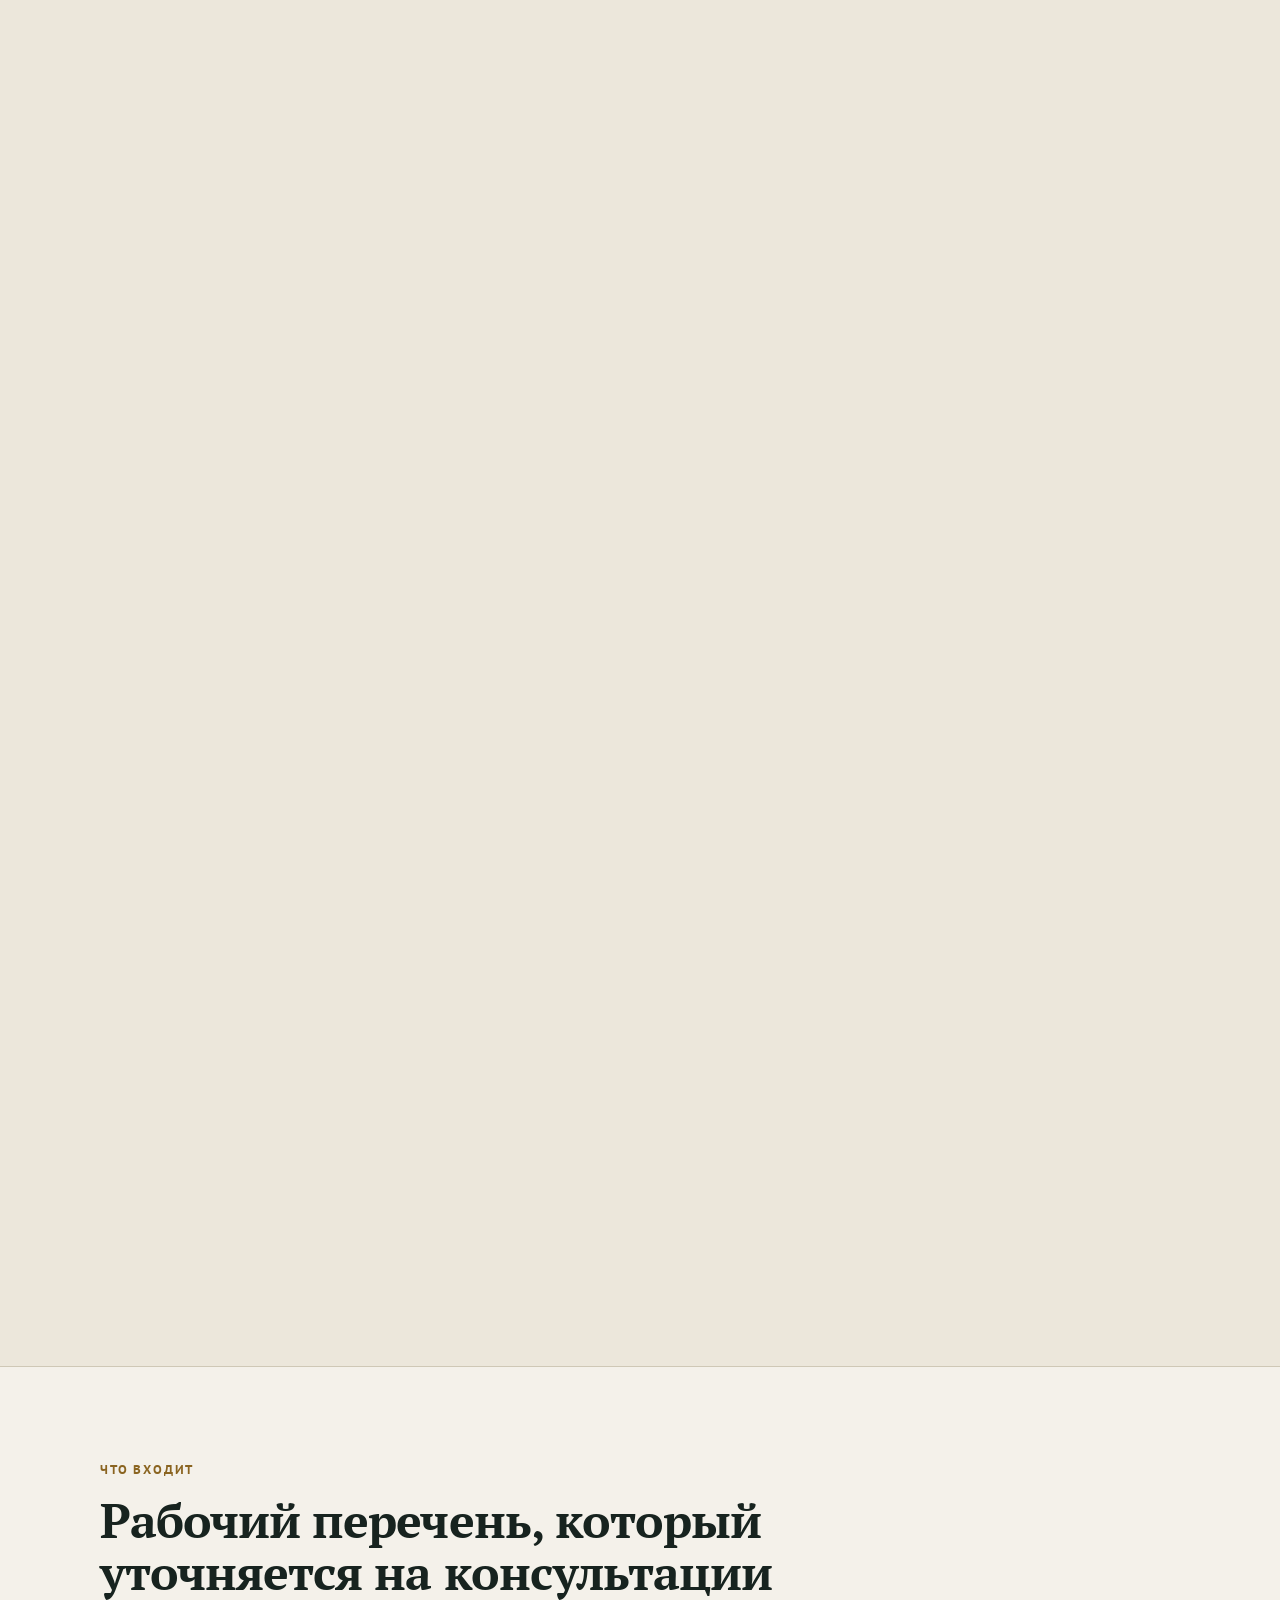
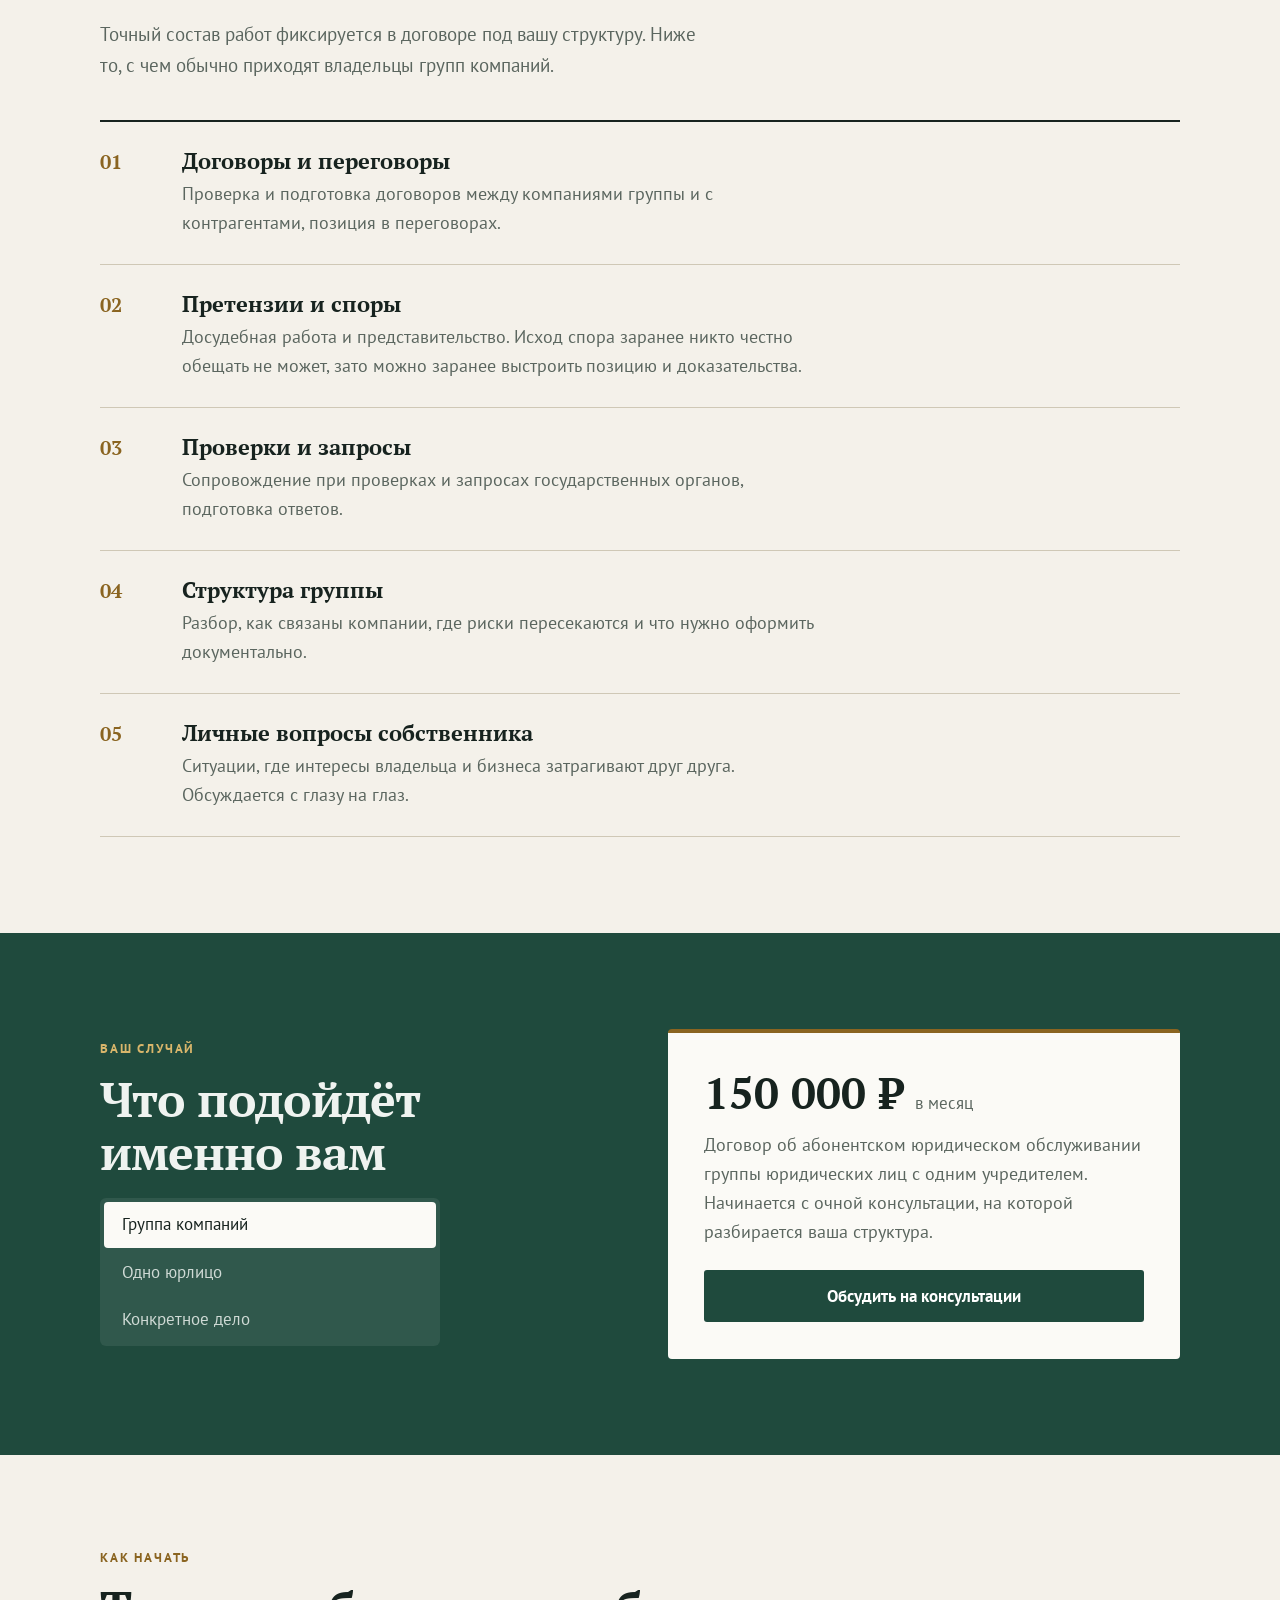
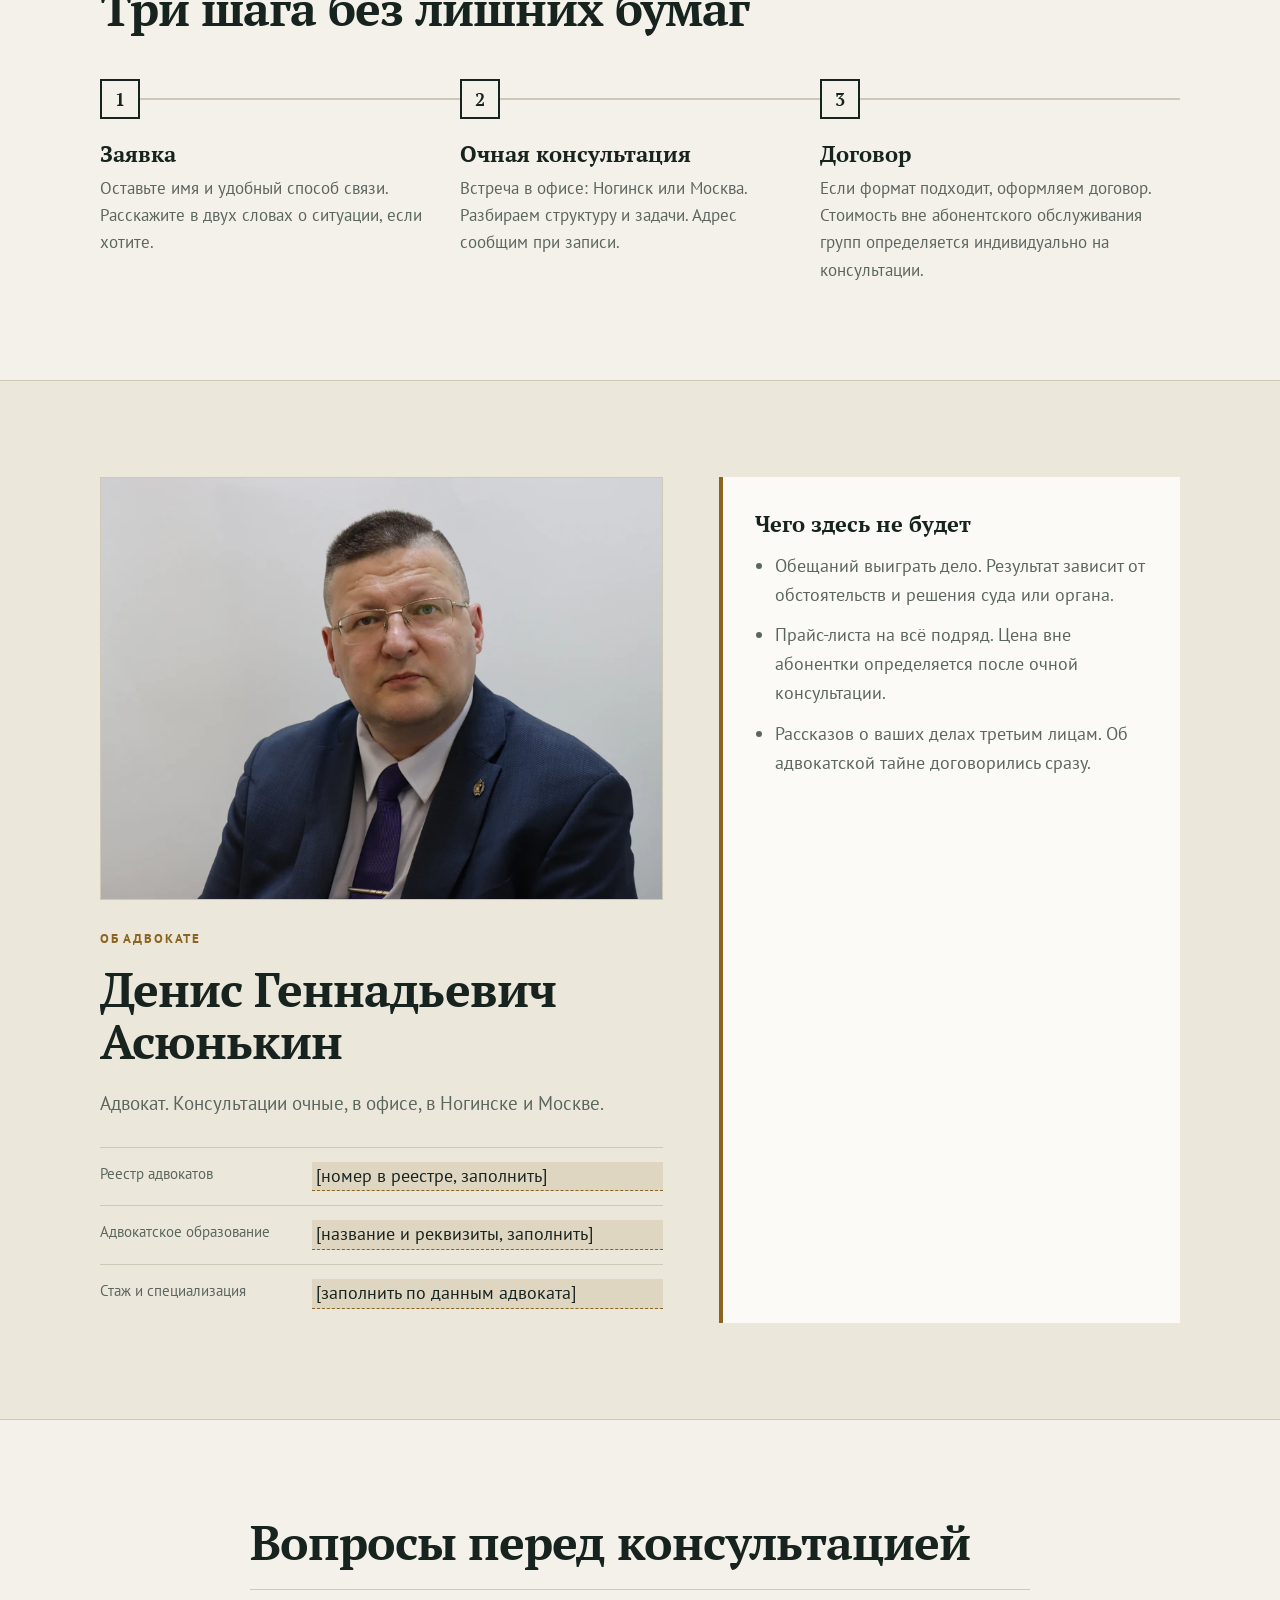
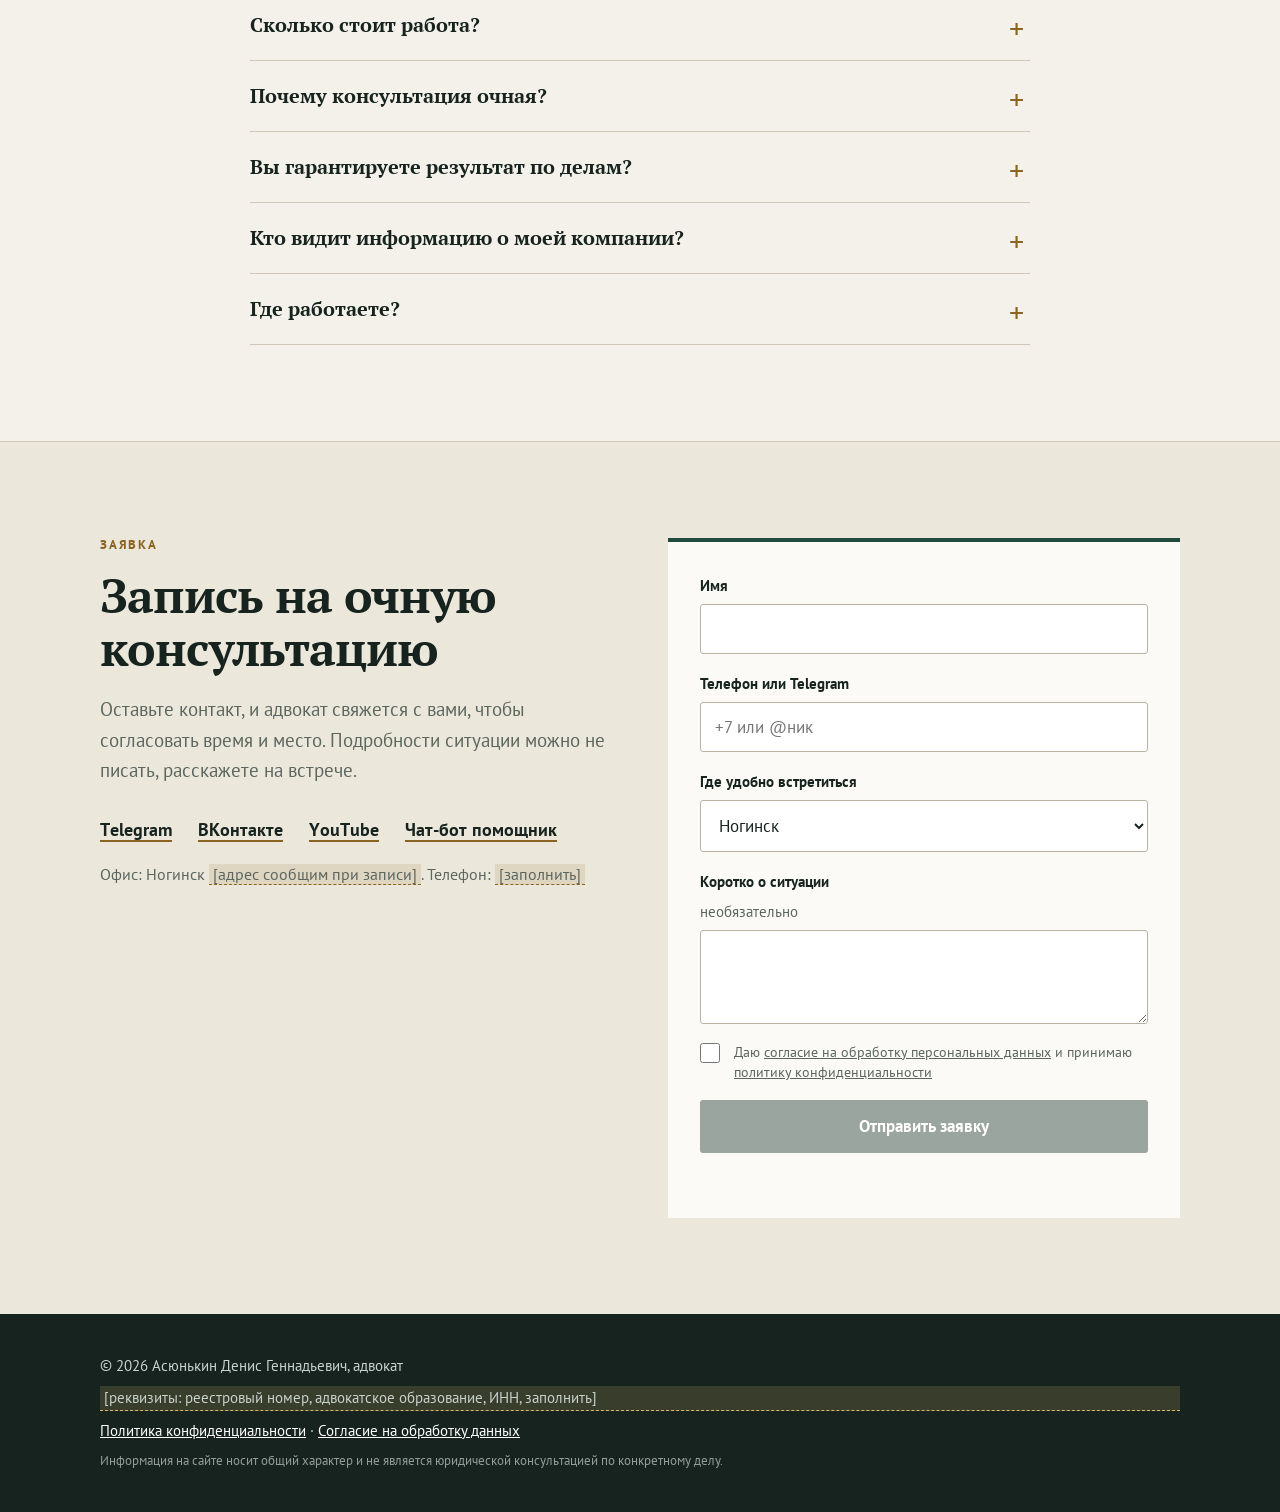
==== commit d3040745: "SEO: мета-теги, canonical, Open Graph, JSON-LD, robots, sitemap, cookie-плашка, политика и согласие " ====
--- a/index.html
+++ b/index.html
@@ -3,11 +3,23 @@
 <head>
 <meta charset="utf-8">
 <meta name="viewport" content="width=device-width, initial-scale=1">
-<title>Асюнькин Денис Геннадьевич — адвокат, Ногинск и Москва</title>
-<meta name="description" content="Адвокат Денис Асюнькин: ежемесячное юридическое обслуживание группы юридических лиц с одним учредителем по договору, 150 000 ₽ в месяц. Очные консультации в Ногинске и Москве.">
-<meta property="og:title" content="Адвокат Денис Асюнькин — юридическое обслуживание группы компаний">
+<title>Адвокат Денис Асюнькин: обслуживание группы юрлиц</title>
+<meta name="description" content="Адвокат Денис Асюнькин, Ногинск и Москва: один договор на группу юрлиц с одним учредителем, 150 000 ₽ в месяц. Очная консультация в офисе.">
+<meta name="robots" content="index, follow">
+<link rel="canonical" href="https://murzzsite.github.io/asyunkin-advokat/">
+<meta property="og:title" content="Адвокат Денис Асюнькин: юридическое обслуживание группы компаний">
 <meta property="og:description" content="Одна рамка договора на все ваши юрлица. Очная консультация в офисе, Ногинск и Москва.">
 <meta property="og:type" content="website">
+<meta property="og:locale" content="ru_RU">
+<meta property="og:site_name" content="Адвокат Денис Асюнькин">
+<meta property="og:url" content="https://murzzsite.github.io/asyunkin-advokat/">
+<meta property="og:image" content="https://murzzsite.github.io/asyunkin-advokat/img/asyunkin-denis.webp">
+<meta property="og:image:width" content="900">
+<meta property="og:image:height" content="600">
+<meta name="twitter:card" content="summary_large_image">
+<meta name="twitter:title" content="Адвокат Денис Асюнькин: юридическое обслуживание группы компаний">
+<meta name="twitter:description" content="Одна рамка договора на все ваши юрлица. Очная консультация в офисе, Ногинск и Москва.">
+<script type="application/ld+json">{"@context":"https://schema.org","@graph":[{"@type":"WebSite","@id":"https://murzzsite.github.io/asyunkin-advokat/#website","url":"https://murzzsite.github.io/asyunkin-advokat/","name":"Адвокат Денис Асюнькин","inLanguage":"ru-RU"},{"@type":"Attorney","@id":"https://murzzsite.github.io/asyunkin-advokat/#attorney","name":"Асюнькин Денис Геннадьевич, адвокат","description":"Адвокат. Ежемесячное юридическое обслуживание группы юридических лиц с одним учредителем по договору. Очные консультации в Ногинске и Москве.","url":"https://murzzsite.github.io/asyunkin-advokat/","image":"https://murzzsite.github.io/asyunkin-advokat/img/asyunkin-denis.webp","areaServed":[{"@type":"City","name":"Ногинск"},{"@type":"City","name":"Москва"}],"sameAs":["https://t.me/AdvAsiunkinDG","https://vk.com/d.asyunkin","https://www.youtube.com/@Denchik2022"]}]}</script>
 <meta name="theme-color" content="#F4F1EA">
 <script>document.documentElement.classList.add('js')</script>
 <link rel="preconnect" href="https://fonts.googleapis.com">
@@ -247,5 +259,6 @@
 </footer>
 <script src="motion.js" defer></script>
 <script src="script.js" defer></script>
+<script src="cookie.js" defer></script>
 </body>
 </html>
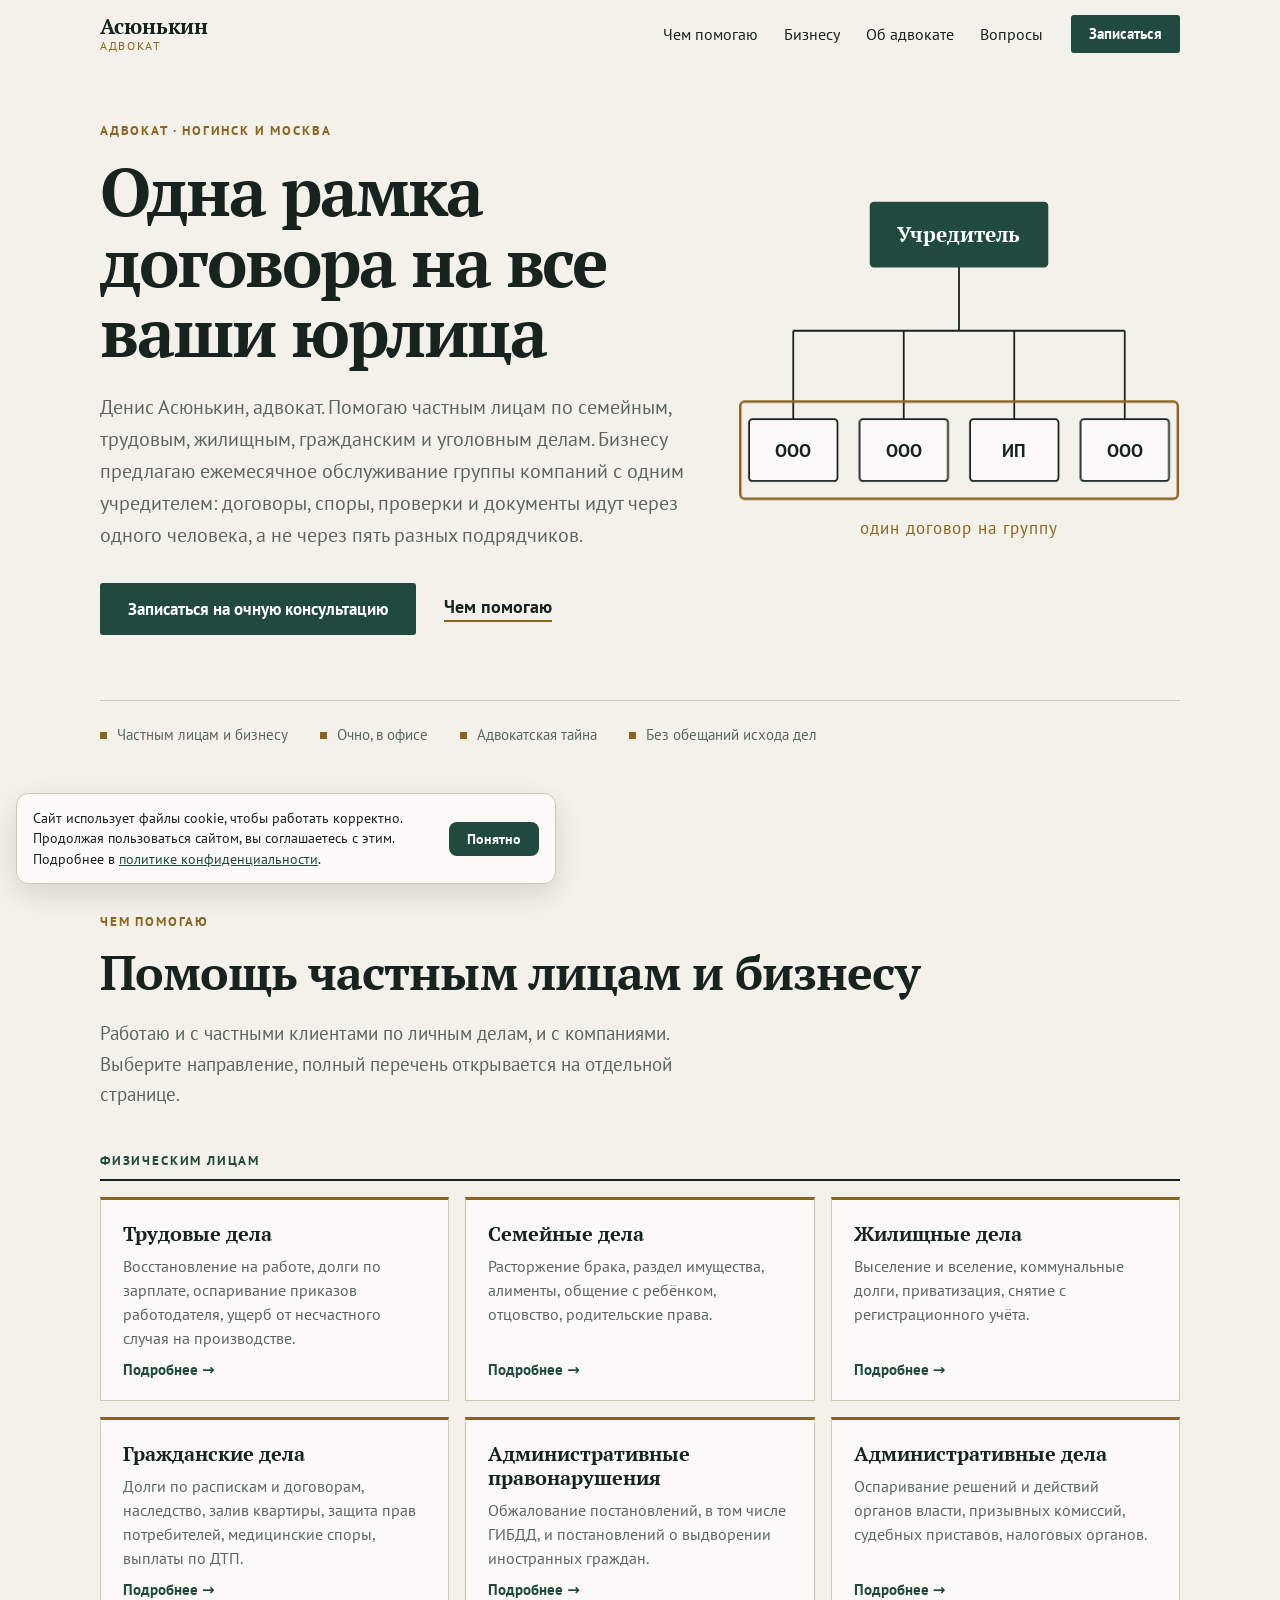
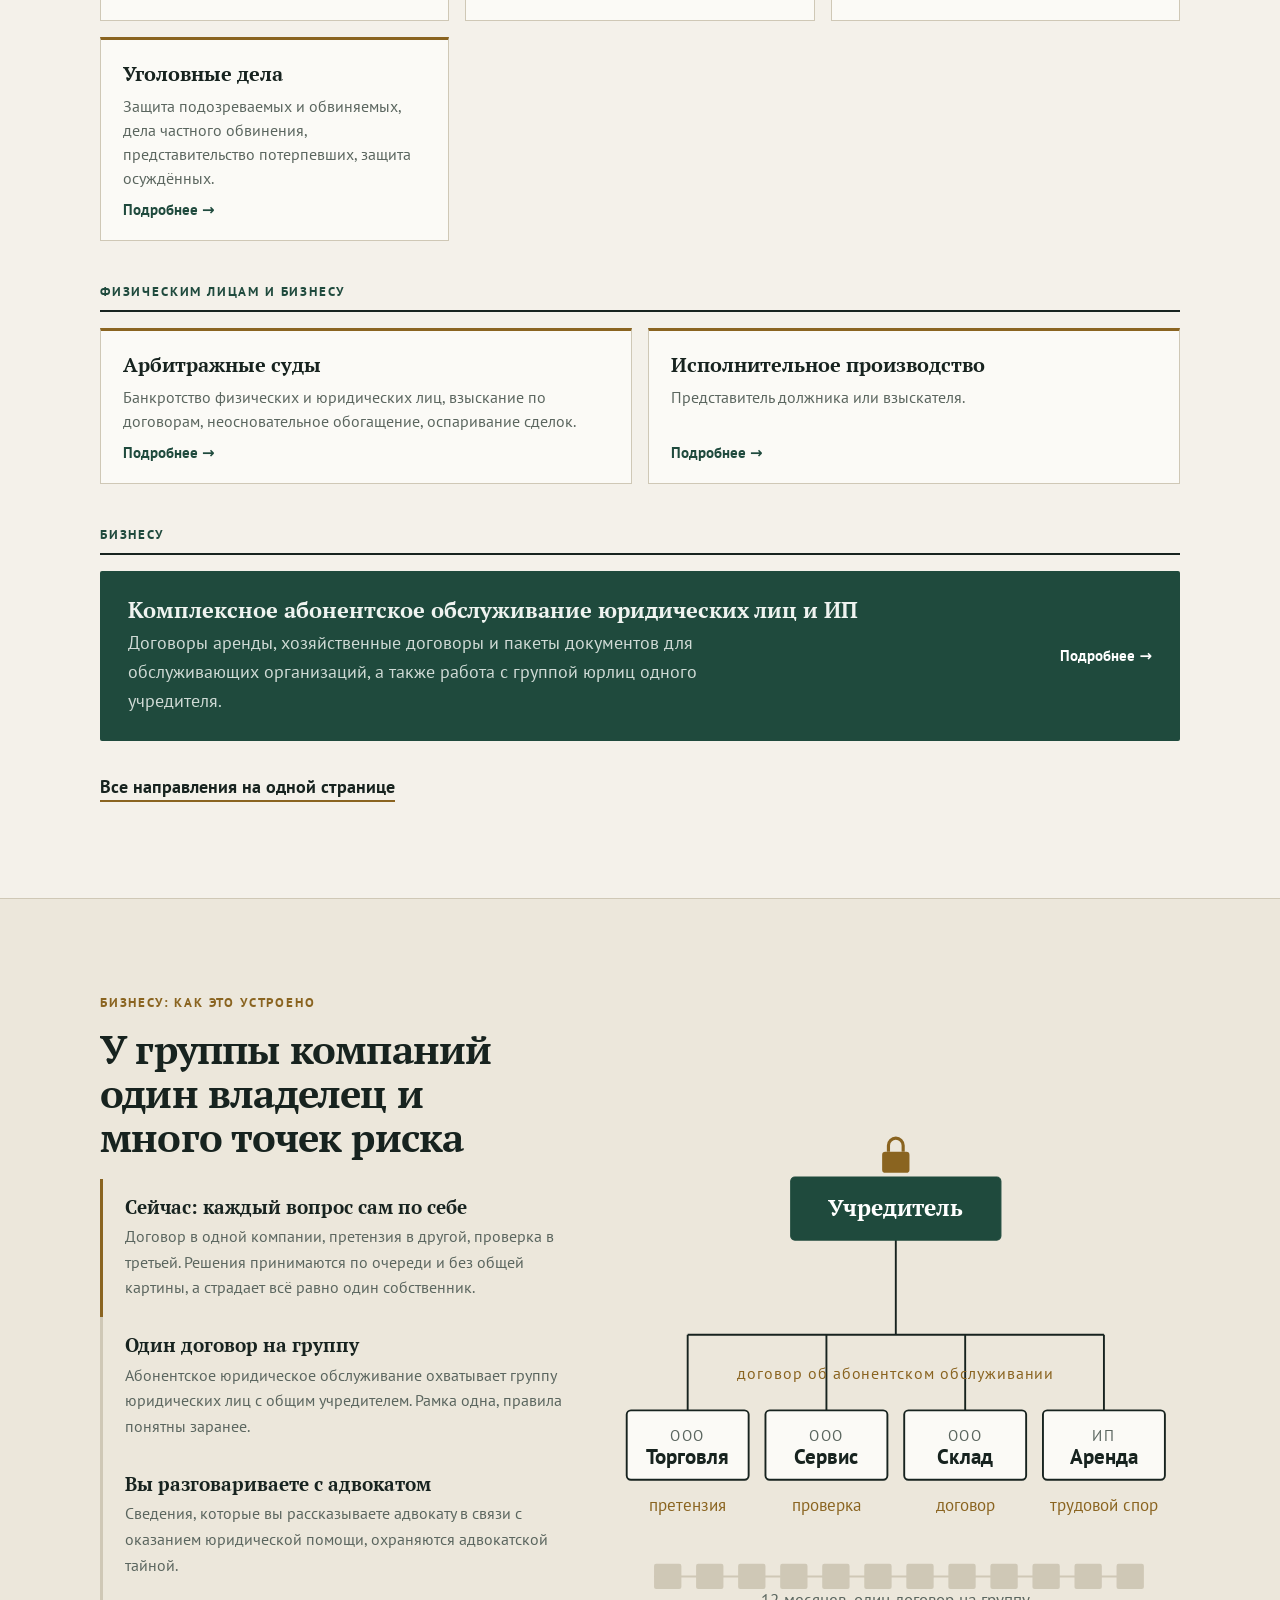
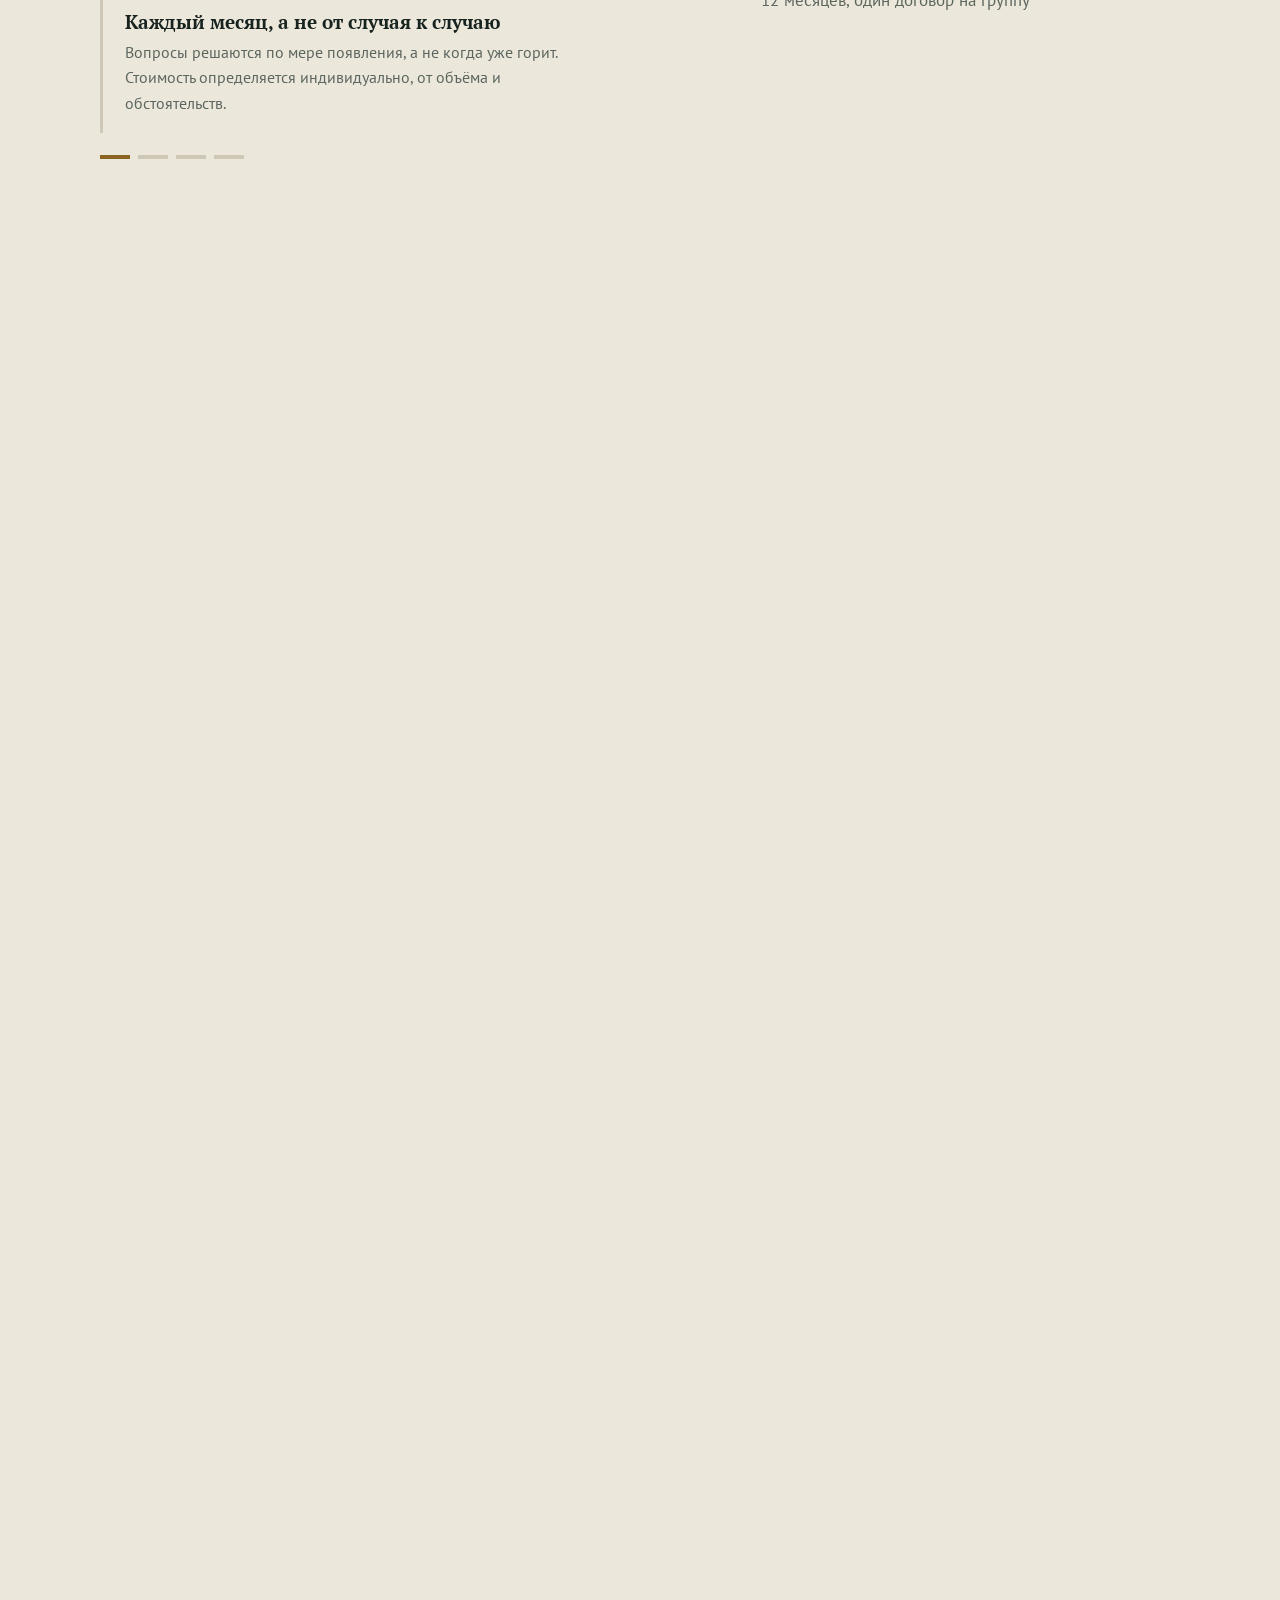
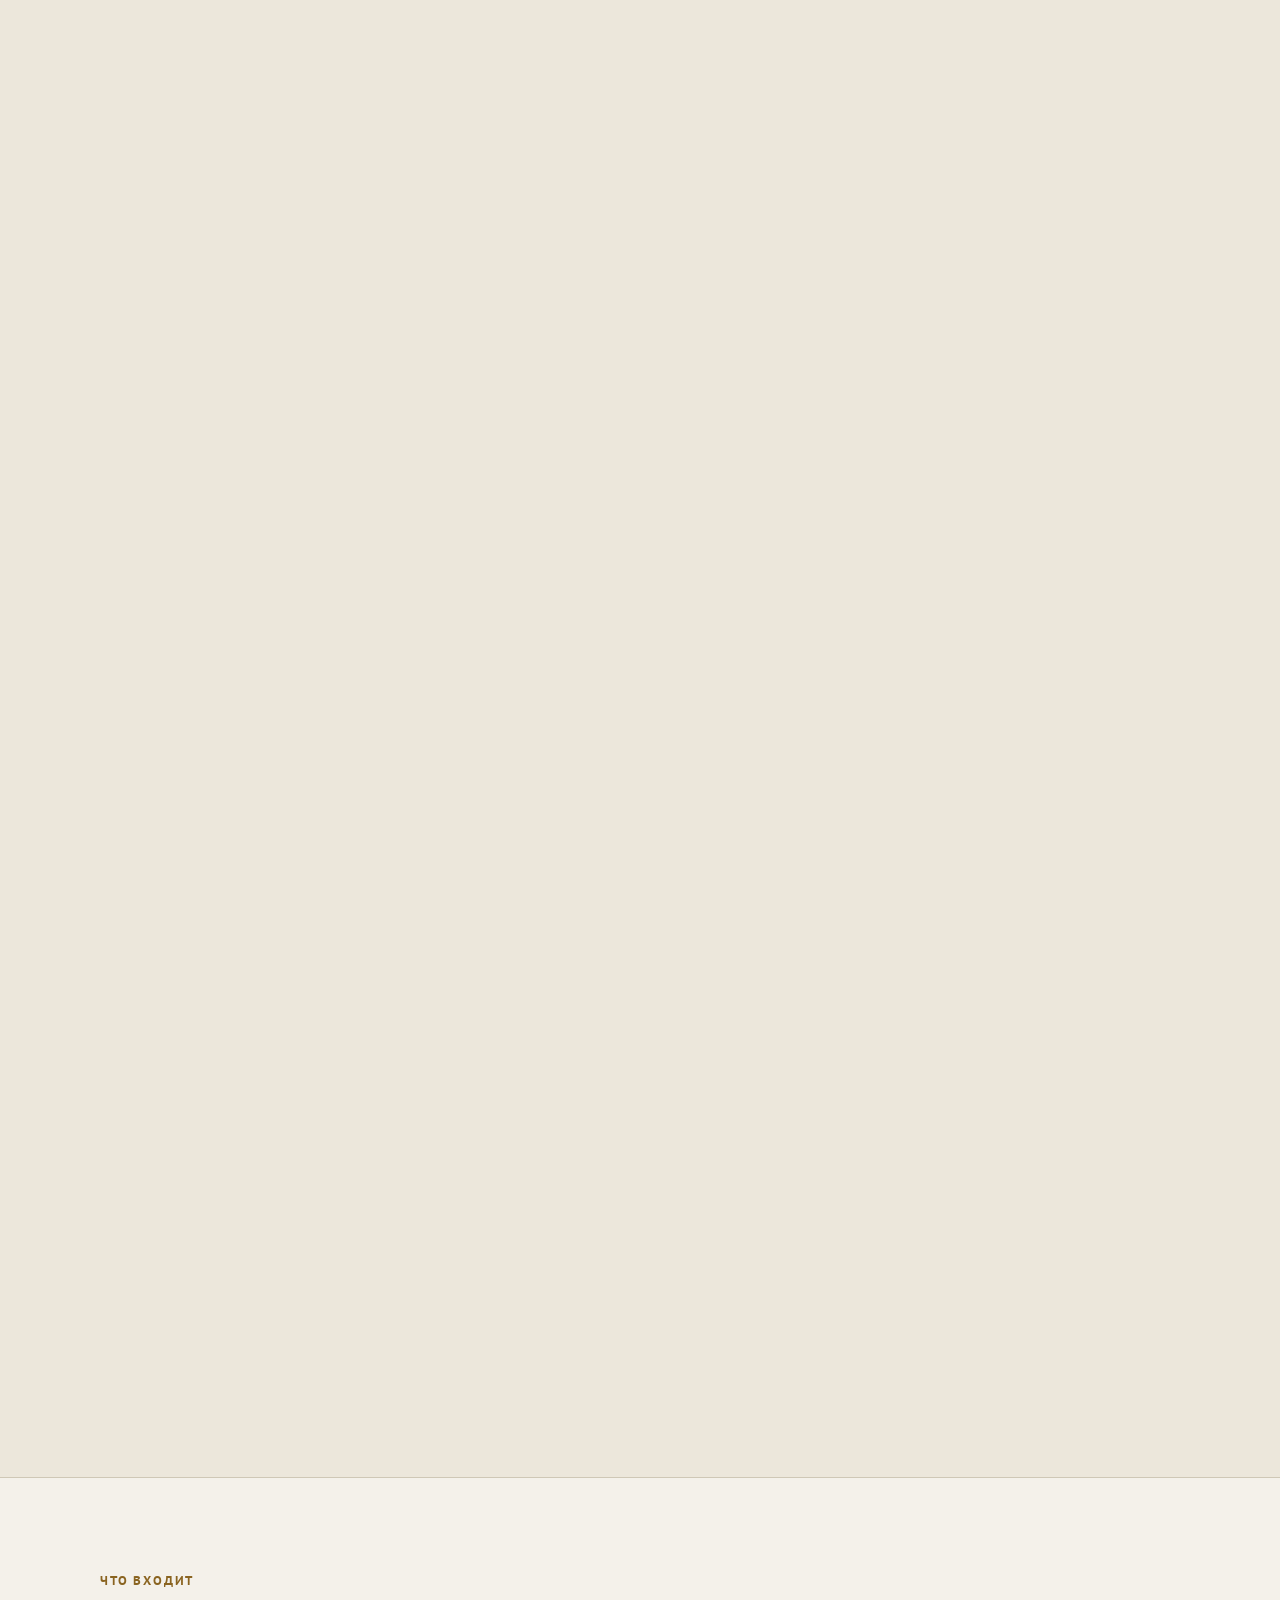
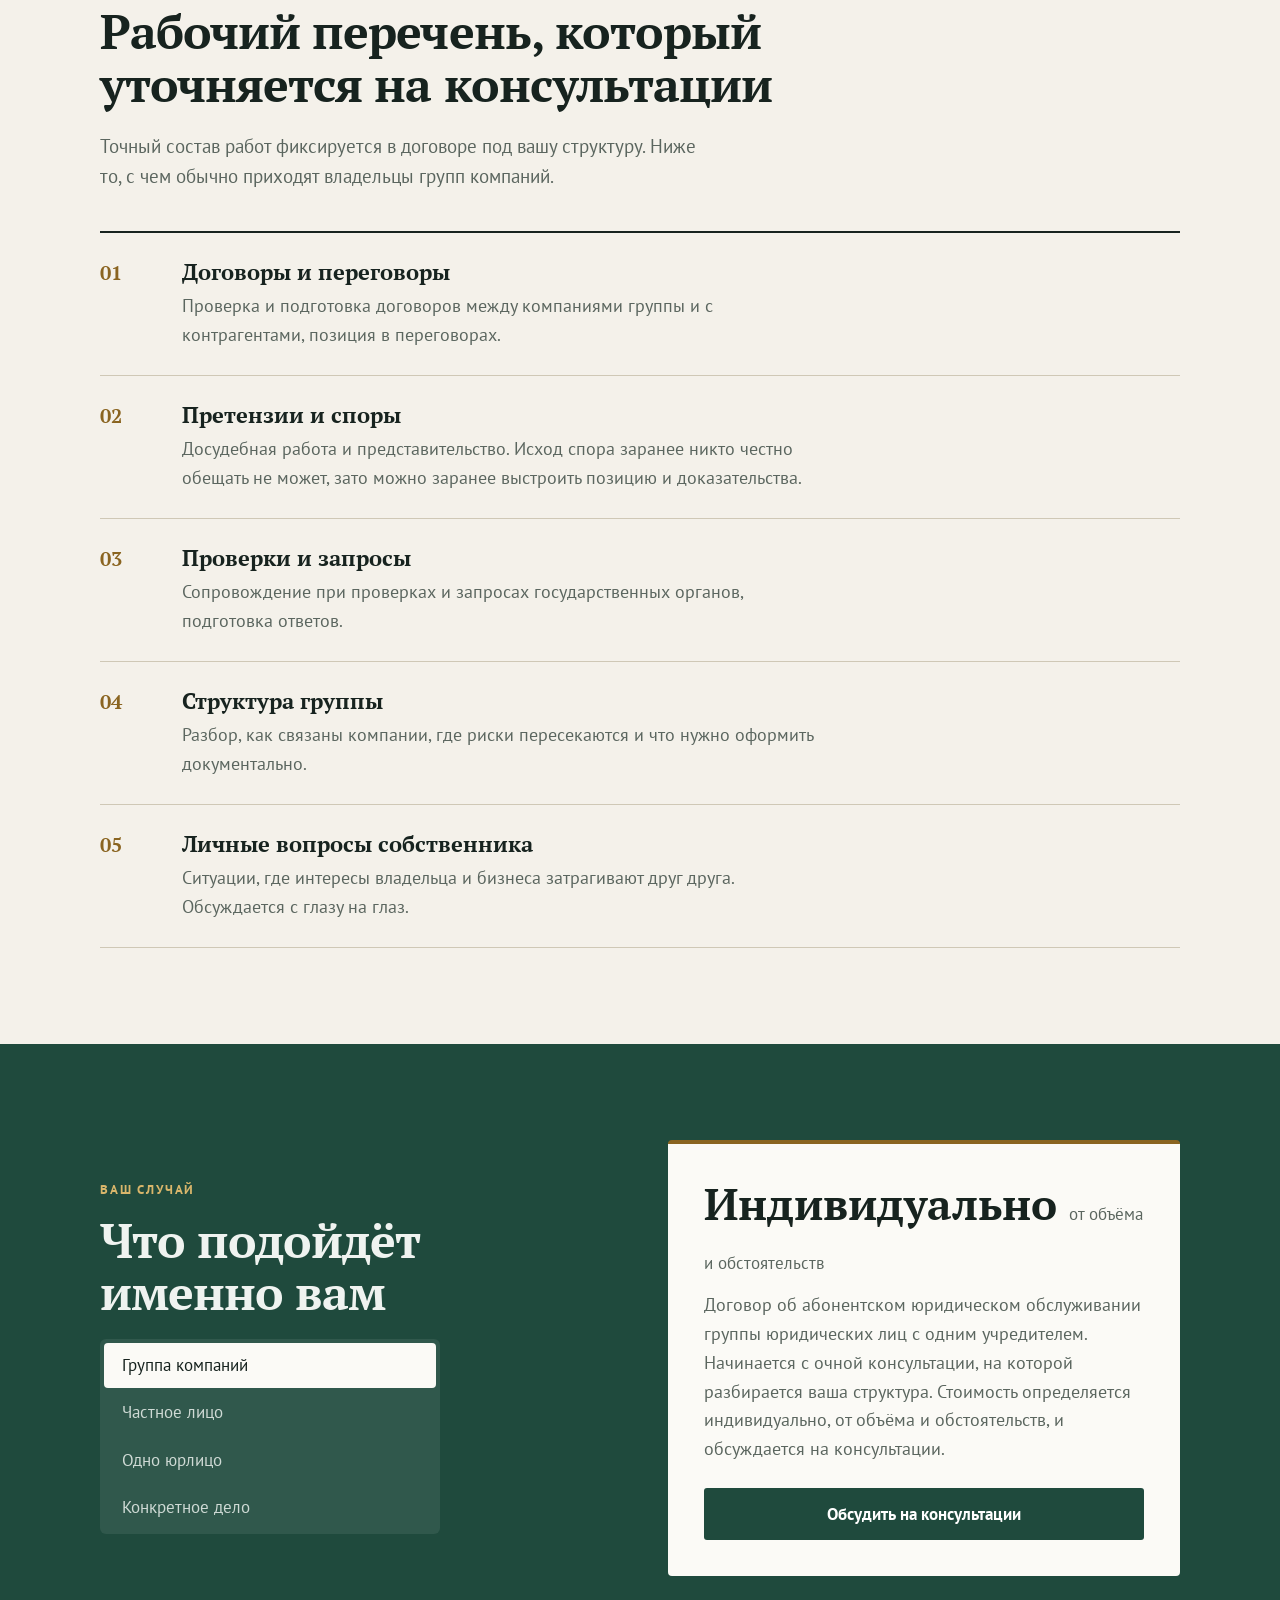
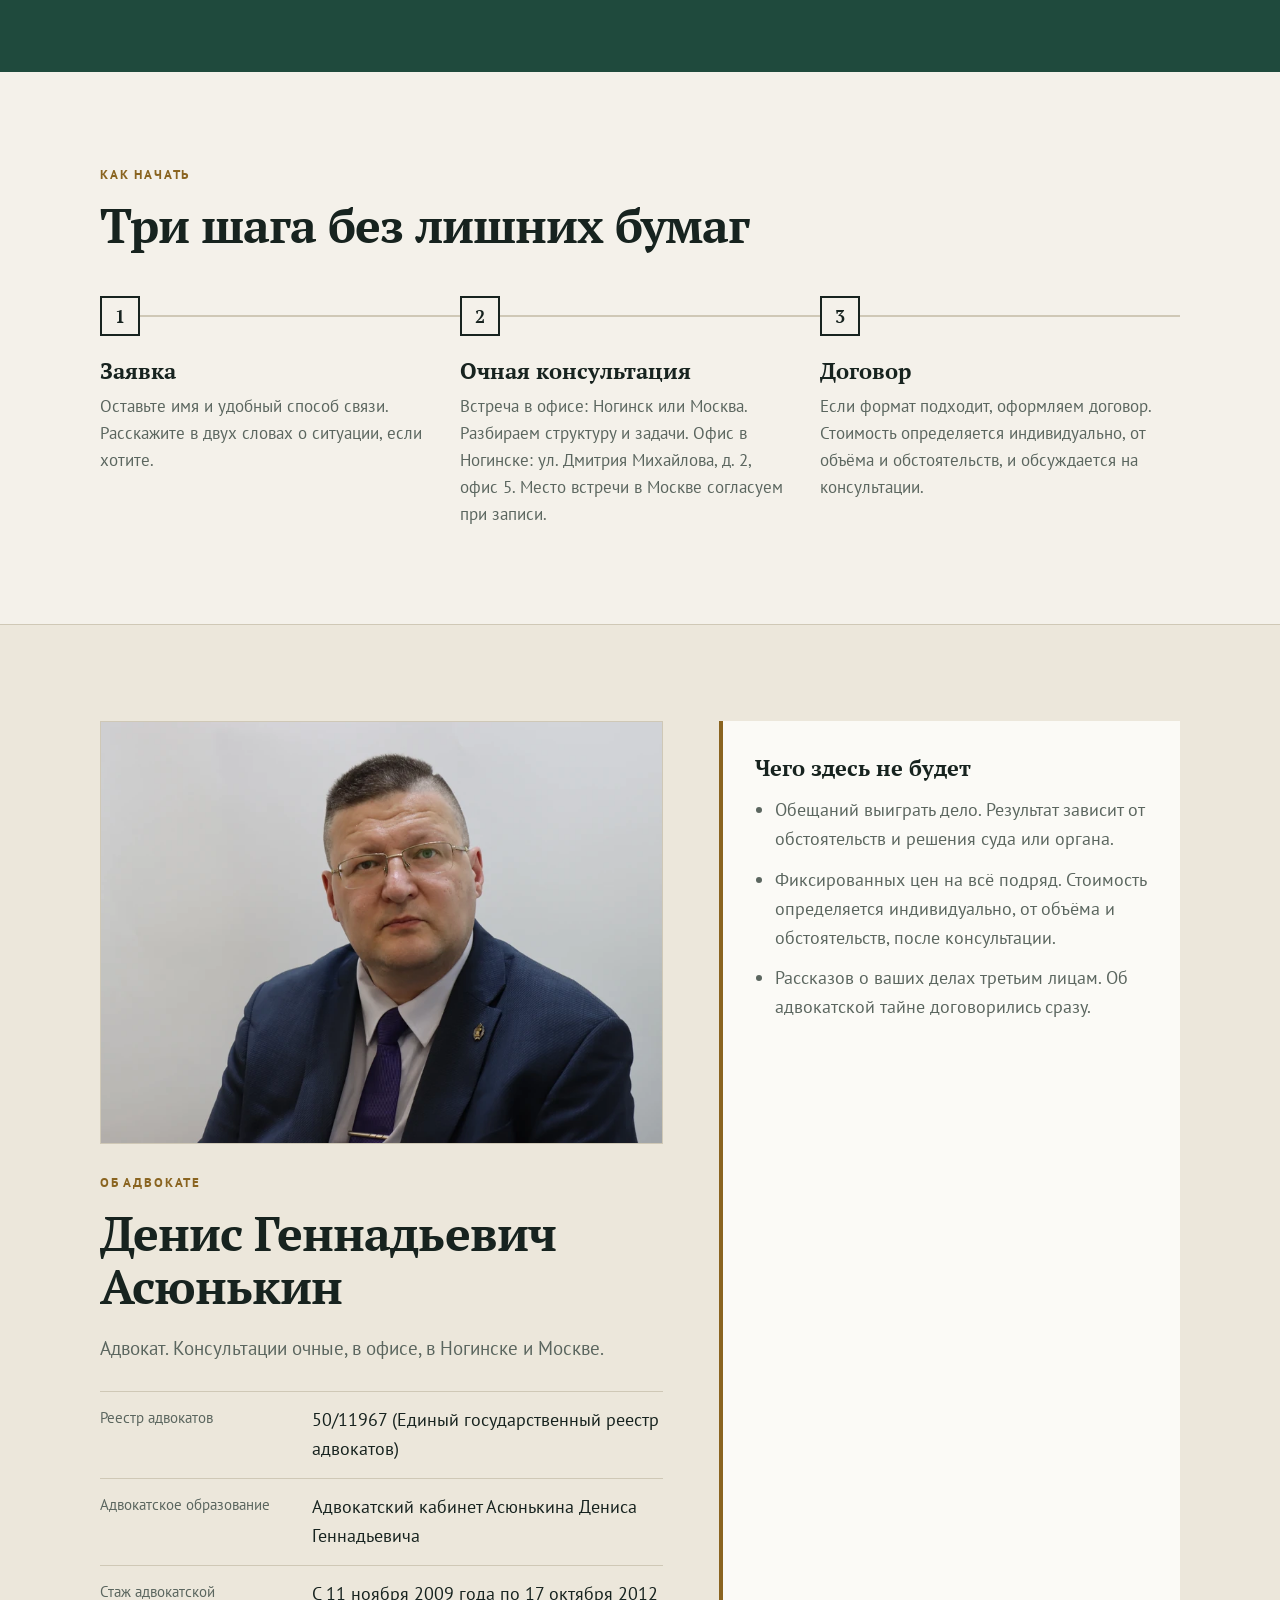
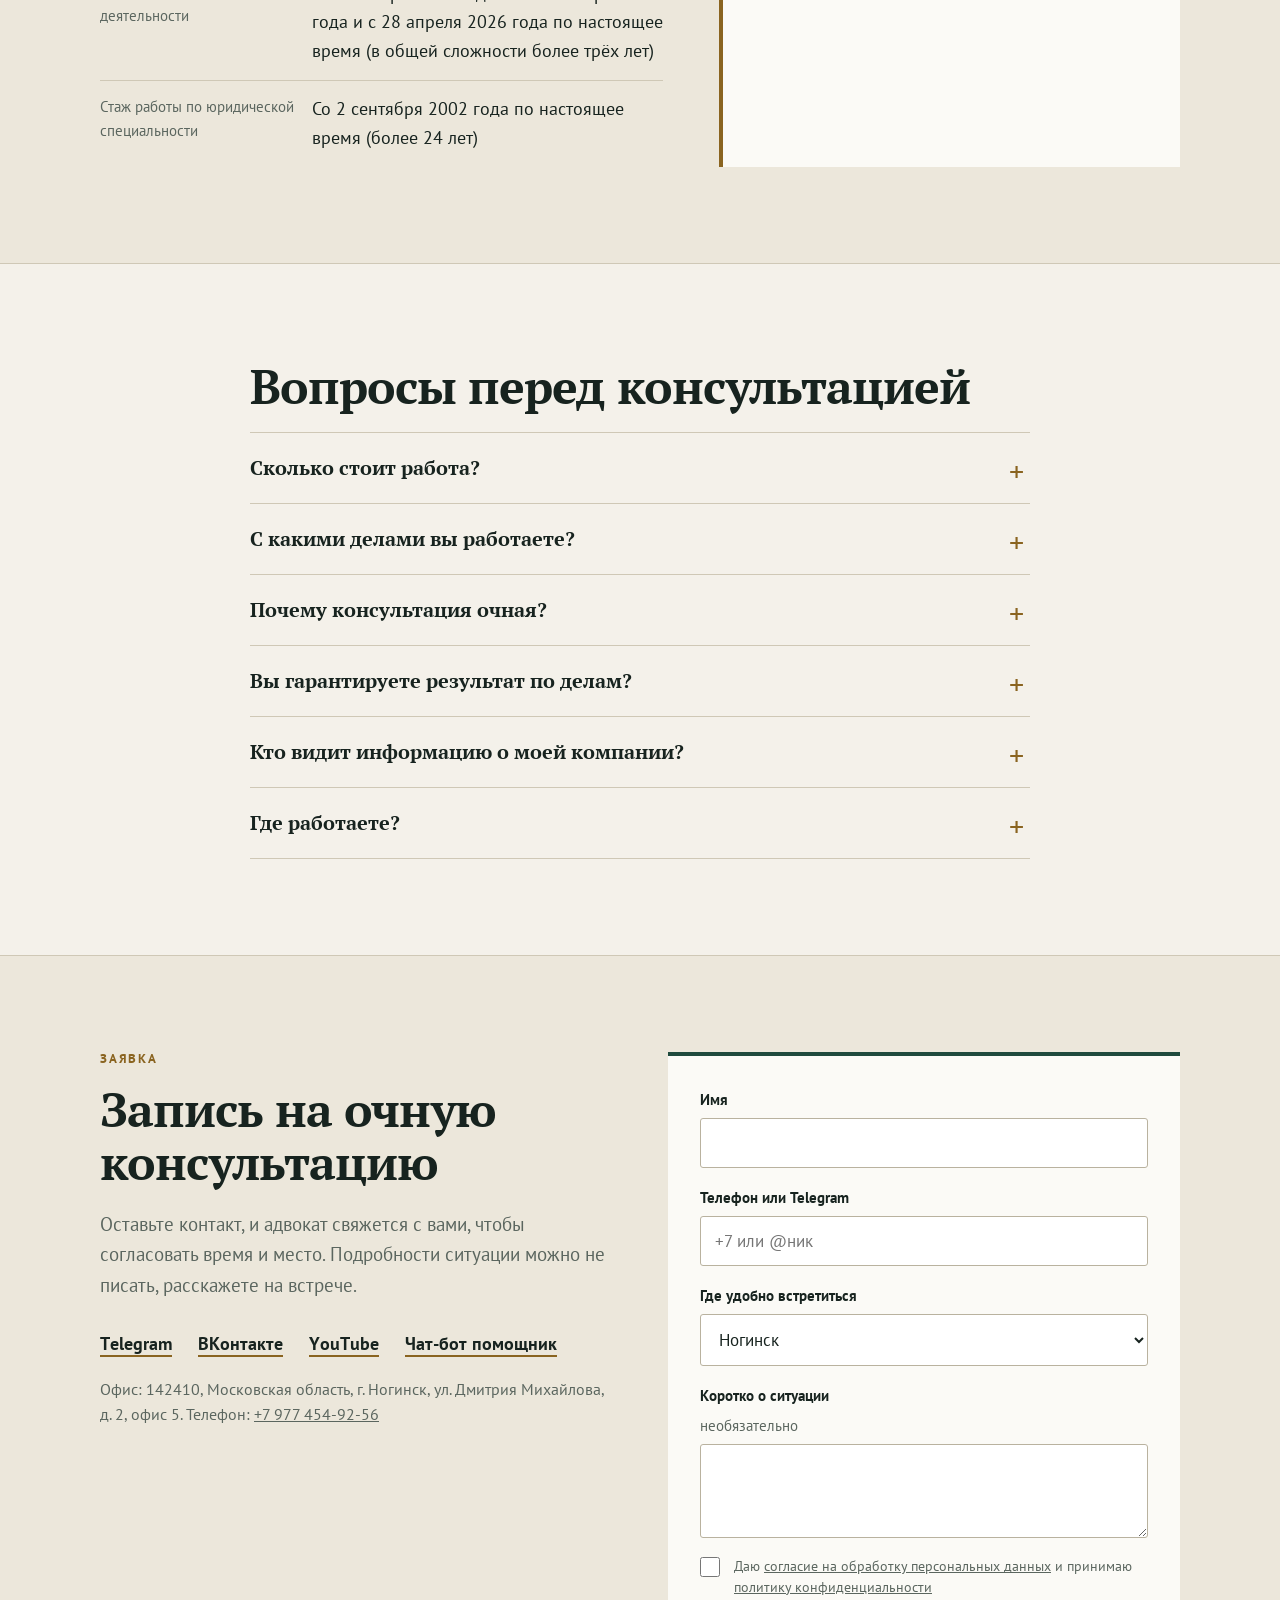
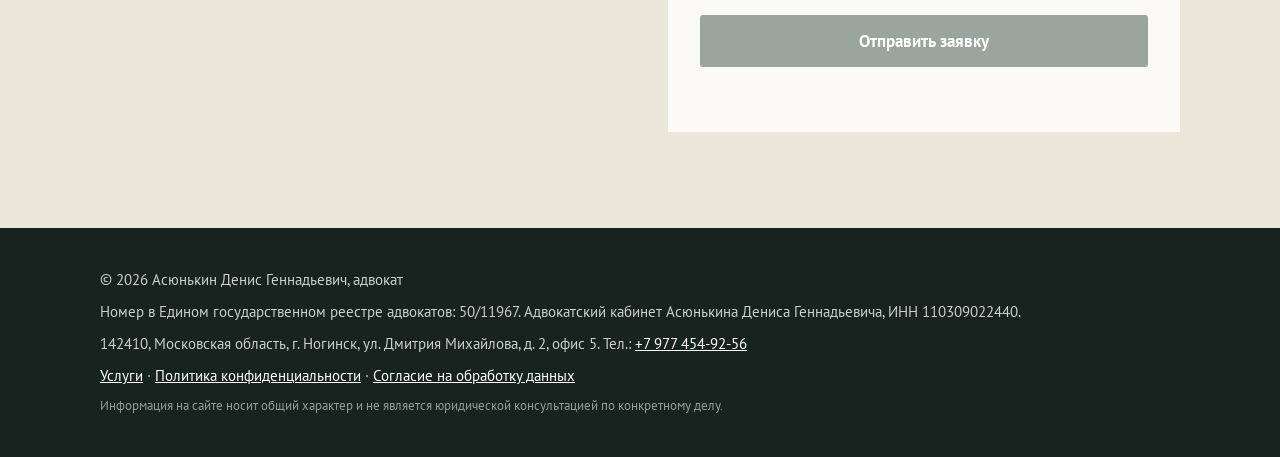
==== commit 0ca096ff: "Правки клиента: направления помощи (блок и страница Услуги), реквизиты, телефон и адрес, цена без фи" ====
--- a/index.html
+++ b/index.html
@@ -3,12 +3,12 @@
 <head>
 <meta charset="utf-8">
 <meta name="viewport" content="width=device-width, initial-scale=1">
-<title>Адвокат Денис Асюнькин: обслуживание группы юрлиц</title>
-<meta name="description" content="Адвокат Денис Асюнькин, Ногинск и Москва: один договор на группу юрлиц с одним учредителем, 150 000 ₽ в месяц. Очная консультация в офисе.">
+<title>Адвокат Денис Асюнькин: помощь частным лицам и бизнесу, Ногинск и Москва</title>
+<meta name="description" content="Адвокат Денис Асюнькин, Ногинск и Москва: семейные, трудовые, жилищные, гражданские, административные и уголовные дела, арбитраж, абонентское обслуживание юрлиц и ИП. Очная консультация в офисе.">
 <meta name="robots" content="index, follow">
 <link rel="canonical" href="https://murzzsite.github.io/asyunkin-advokat/">
-<meta property="og:title" content="Адвокат Денис Асюнькин: юридическое обслуживание группы компаний">
-<meta property="og:description" content="Одна рамка договора на все ваши юрлица. Очная консультация в офисе, Ногинск и Москва.">
+<meta property="og:title" content="Адвокат Денис Асюнькин: помощь частным лицам и бизнесу">
+<meta property="og:description" content="Семейные, трудовые, жилищные, гражданские и уголовные дела, арбитраж, обслуживание юрлиц. Очная консультация, Ногинск и Москва.">
 <meta property="og:type" content="website">
 <meta property="og:locale" content="ru_RU">
 <meta property="og:site_name" content="Адвокат Денис Асюнькин">
@@ -17,9 +17,9 @@
 <meta property="og:image:width" content="900">
 <meta property="og:image:height" content="600">
 <meta name="twitter:card" content="summary_large_image">
-<meta name="twitter:title" content="Адвокат Денис Асюнькин: юридическое обслуживание группы компаний">
-<meta name="twitter:description" content="Одна рамка договора на все ваши юрлица. Очная консультация в офисе, Ногинск и Москва.">
-<script type="application/ld+json">{"@context":"https://schema.org","@graph":[{"@type":"WebSite","@id":"https://murzzsite.github.io/asyunkin-advokat/#website","url":"https://murzzsite.github.io/asyunkin-advokat/","name":"Адвокат Денис Асюнькин","inLanguage":"ru-RU"},{"@type":"Attorney","@id":"https://murzzsite.github.io/asyunkin-advokat/#attorney","name":"Асюнькин Денис Геннадьевич, адвокат","description":"Адвокат. Ежемесячное юридическое обслуживание группы юридических лиц с одним учредителем по договору. Очные консультации в Ногинске и Москве.","url":"https://murzzsite.github.io/asyunkin-advokat/","image":"https://murzzsite.github.io/asyunkin-advokat/img/asyunkin-denis.webp","areaServed":[{"@type":"City","name":"Ногинск"},{"@type":"City","name":"Москва"}],"sameAs":["https://t.me/AdvAsiunkinDG","https://vk.com/d.asyunkin","https://www.youtube.com/@Denchik2022"]}]}</script>
+<meta name="twitter:title" content="Адвокат Денис Асюнькин: помощь частным лицам и бизнесу">
+<meta name="twitter:description" content="Семейные, трудовые, жилищные, гражданские и уголовные дела, арбитраж, обслуживание юрлиц. Очная консультация, Ногинск и Москва.">
+<script type="application/ld+json">{"@context":"https://schema.org","@graph":[{"@type":"WebSite","@id":"https://murzzsite.github.io/asyunkin-advokat/#website","url":"https://murzzsite.github.io/asyunkin-advokat/","name":"Адвокат Денис Асюнькин","inLanguage":"ru-RU"},{"@type":"Attorney","@id":"https://murzzsite.github.io/asyunkin-advokat/#attorney","name":"Асюнькин Денис Геннадьевич, адвокат","legalName":"Адвокатский кабинет Асюнькина Дениса Геннадьевича","description":"Адвокат, номер в Едином государственном реестре адвокатов 50/11967. Помощь физическим лицам по трудовым, семейным, жилищным, гражданским, административным и уголовным делам, дела в арбитражных судах, исполнительное производство, абонентское правовое обслуживание юридических лиц и ИП. Очные консультации в Ногинске и Москве.","url":"https://murzzsite.github.io/asyunkin-advokat/","image":"https://murzzsite.github.io/asyunkin-advokat/img/asyunkin-denis.webp","telephone":"+79774549256","taxID":"110309022440","address":{"@type":"PostalAddress","postalCode":"142410","addressRegion":"Московская область","addressLocality":"Ногинск","streetAddress":"ул. Дмитрия Михайлова, д. 2, офис 5","addressCountry":"RU"},"identifier":"50/11967","areaServed":[{"@type":"City","name":"Ногинск"},{"@type":"City","name":"Москва"}],"sameAs":["https://t.me/AdvAsiunkinDG","https://vk.com/d.asyunkin","https://www.youtube.com/@Denchik2022"]}]}</script>
 <meta name="theme-color" content="#F4F1EA">
 <script>document.documentElement.classList.add('js')</script>
 <link rel="preconnect" href="https://fonts.googleapis.com">
@@ -34,9 +34,9 @@
   <div class="header__inner">
     <a class="logo" href="#top" aria-label="Асюнькин Д. Г., адвокат, на главную"><b>Асюнькин</b> <span>адвокат</span></a>
     <nav class="nav" id="nav" aria-label="Разделы">
-      <a href="#scene" data-roll>Как это устроено</a>
-      <a href="#scope" data-roll>Что входит</a>
-      <a href="#format" data-roll>Ваш случай</a>
+      <a href="#help" data-roll>Чем помогаю</a>
+      <a href="#scene" data-roll>Бизнесу</a>
+      <a href="#about" data-roll>Об адвокате</a>
       <a href="#faq" data-roll>Вопросы</a>
     </nav>
     <a class="btn btn--small header__cta" href="#contact"><span>Записаться</span></a>
@@ -51,10 +51,10 @@
   <div class="hero__text">
     <p class="eyebrow" data-reveal>Адвокат · Ногинск и Москва</p>
     <h1 class="hero__title" data-reveal data-reveal-delay="80">Одна рамка договора на все ваши юрлица</h1>
-    <p class="hero__lead" data-reveal data-reveal-delay="160">Денис Асюнькин, адвокат. Ежемесячное юридическое обслуживание группы компаний с одним учредителем: договоры, споры, проверки и документы идут через одного человека, а не через пять разных подрядчиков.</p>
+    <p class="hero__lead" data-reveal data-reveal-delay="160">Денис Асюнькин, адвокат. Помогаю частным лицам по семейным, трудовым, жилищным, гражданским и уголовным делам. Бизнесу предлагаю ежемесячное обслуживание группы компаний с одним учредителем: договоры, споры, проверки и документы идут через одного человека, а не через пять разных подрядчиков.</p>
     <div class="hero__actions" data-reveal data-reveal-delay="240">
       <a class="btn" href="#contact" data-magnetic><span>Записаться на очную консультацию</span></a>
-      <a class="textlink" href="#scene" data-roll>Как это устроено</a>
+      <a class="textlink" href="#help" data-roll>Чем помогаю</a>
     </div>
   </div>
   <figure class="hero__art" aria-hidden="true">
@@ -72,20 +72,47 @@
       <text x="200" y="334" text-anchor="middle" class="om-cap">один договор на группу</text>
     </svg>
   </figure>
-  <p class="hero__facts" data-reveal data-reveal-delay="320"><span>Очно, в офисе</span><span>Адвокатская тайна</span><span>Без обещаний исхода дел</span></p>
+  <p class="hero__facts" data-reveal data-reveal-delay="320"><span>Частным лицам и бизнесу</span><span>Очно, в офисе</span><span>Адвокатская тайна</span><span>Без обещаний исхода дел</span></p>
+</section>
+
+<!-- HELP -->
+<section class="help" id="help">
+  <div class="wrap">
+    <p class="eyebrow" data-reveal>Чем помогаю</p>
+    <h2 class="h2" data-reveal>Помощь частным лицам и бизнесу</h2>
+    <p class="lead" data-reveal>Работаю и с частными клиентами по личным делам, и с компаниями. Выберите направление, полный перечень открывается на отдельной странице.</p>
+    <h3 class="hgroup" data-reveal>Физическим лицам</h3>
+    <div class="hgrid" data-stagger>
+      <a class="hcard" href="services.html#trud"><h4>Трудовые дела</h4><p>Восстановление на работе, долги по зарплате, оспаривание приказов работодателя, ущерб от несчастного случая на производстве.</p><span class="hcard__more">Подробнее</span></a>
+      <a class="hcard" href="services.html#semya"><h4>Семейные дела</h4><p>Расторжение брака, раздел имущества, алименты, общение с ребёнком, отцовство, родительские права.</p><span class="hcard__more">Подробнее</span></a>
+      <a class="hcard" href="services.html#zhile"><h4>Жилищные дела</h4><p>Выселение и вселение, коммунальные долги, приватизация, снятие с регистрационного учёта.</p><span class="hcard__more">Подробнее</span></a>
+      <a class="hcard" href="services.html#grazhd"><h4>Гражданские дела</h4><p>Долги по распискам и договорам, наследство, залив квартиры, защита прав потребителей, медицинские споры, выплаты по ДТП.</p><span class="hcard__more">Подробнее</span></a>
+      <a class="hcard" href="services.html#koap"><h4>Административные правонарушения</h4><p>Обжалование постановлений, в том числе ГИБДД, и постановлений о выдворении иностранных граждан.</p><span class="hcard__more">Подробнее</span></a>
+      <a class="hcard" href="services.html#kas"><h4>Административные дела</h4><p>Оспаривание решений и действий органов власти, призывных комиссий, судебных приставов, налоговых органов.</p><span class="hcard__more">Подробнее</span></a>
+      <a class="hcard" href="services.html#ugol"><h4>Уголовные дела</h4><p>Защита подозреваемых и обвиняемых, дела частного обвинения, представительство потерпевших, защита осуждённых.</p><span class="hcard__more">Подробнее</span></a>
+    </div>
+    <h3 class="hgroup" data-reveal>Физическим лицам и бизнесу</h3>
+    <div class="hgrid hgrid--2" data-stagger>
+      <a class="hcard" href="services.html#arbitr"><h4>Арбитражные суды</h4><p>Банкротство физических и юридических лиц, взыскание по договорам, неосновательное обогащение, оспаривание сделок.</p><span class="hcard__more">Подробнее</span></a>
+      <a class="hcard" href="services.html#ispoln"><h4>Исполнительное производство</h4><p>Представитель должника или взыскателя.</p><span class="hcard__more">Подробнее</span></a>
+    </div>
+    <h3 class="hgroup" data-reveal>Бизнесу</h3>
+    <a class="hbiz" href="services.html#abon" data-reveal><div><h4>Комплексное абонентское обслуживание юридических лиц и ИП</h4><p>Договоры аренды, хозяйственные договоры и пакеты документов для обслуживающих организаций, а также работа с группой юрлиц одного учредителя.</p></div><span class="hcard__more">Подробнее</span></a>
+    <p class="help__all" data-reveal><a class="textlink" href="services.html" data-roll>Все направления на одной странице</a></p>
+  </div>
 </section>
 
 <!-- PINNED SCENE -->
 <section class="scene" id="scene" aria-labelledby="sceneTitle">
   <div class="scene__sticky">
     <div class="scene__copy">
-      <p class="eyebrow">Как это устроено</p>
-      <h2 class="h2" id="sceneTitle">Группа компаний — это один владелец и много точек риска</h2>
+      <p class="eyebrow">Бизнесу: как это устроено</p>
+      <h2 class="h2" id="sceneTitle">У группы компаний один владелец и много точек риска</h2>
       <ol class="steps" id="steps">
         <li class="step is-on" data-i="0"><b>Сейчас: каждый вопрос сам по себе</b><span>Договор в одной компании, претензия в другой, проверка в третьей. Решения принимаются по очереди и без общей картины, а страдает всё равно один собственник.</span></li>
         <li class="step" data-i="1"><b>Один договор на группу</b><span>Абонентское юридическое обслуживание охватывает группу юридических лиц с общим учредителем. Рамка одна, правила понятны заранее.</span></li>
         <li class="step" data-i="2"><b>Вы разговариваете с адвокатом</b><span>Сведения, которые вы рассказываете адвокату в связи с оказанием юридической помощи, охраняются адвокатской тайной.</span></li>
-        <li class="step" data-i="3"><b>Каждый месяц, а не от случая к случаю</b><span>Вопросы решаются по мере появления, а не когда уже горит. Стоимость для группы юрлиц: 150 000 ₽ в месяц.</span></li>
+        <li class="step" data-i="3"><b>Каждый месяц, а не от случая к случаю</b><span>Вопросы решаются по мере появления, а не когда уже горит. Стоимость определяется индивидуально, от объёма и обстоятельств.</span></li>
       </ol>
       <div class="dots" id="dots" aria-hidden="true"><i class="on"></i><i></i><i></i><i></i></div>
     </div>
@@ -123,7 +150,7 @@
         <g class="s-months">
           <line x1="40" y1="420" x2="500" y2="420"/>
           <g id="ticks"></g>
-          <text x="270" y="448" text-anchor="middle">12 месяцев, одна ставка за группу</text>
+          <text x="270" y="448" text-anchor="middle">12 месяцев, один договор на группу</text>
         </g>
       </svg>
     </div>
@@ -154,13 +181,14 @@
       <h2 class="h2" data-reveal>Что подойдёт именно вам</h2>
       <div class="pills" data-pill role="tablist" aria-label="Ваша ситуация">
         <button data-pill-item role="tab" aria-controls="fp" data-k="group" class="is-active">Группа компаний</button>
+        <button data-pill-item role="tab" aria-controls="fp" data-k="person">Частное лицо</button>
         <button data-pill-item role="tab" aria-controls="fp" data-k="one">Одно юрлицо</button>
         <button data-pill-item role="tab" aria-controls="fp" data-k="case">Конкретное дело</button>
       </div>
     </div>
     <div class="fp" id="fp" role="tabpanel" aria-live="polite">
-      <p class="fp__price" id="fpPrice">150 000 ₽ <small>в месяц</small></p>
-      <p class="fp__text" id="fpText">Договор об абонентском юридическом обслуживании группы юридических лиц с одним учредителем. Начинается с очной консультации, на которой разбирается ваша структура.</p>
+      <p class="fp__price" id="fpPrice">Индивидуально <small>от объёма и обстоятельств</small></p>
+      <p class="fp__text" id="fpText">Договор об абонентском юридическом обслуживании группы юридических лиц с одним учредителем. Начинается с очной консультации, на которой разбирается ваша структура. Стоимость определяется индивидуально, от объёма и обстоятельств, и обсуждается на консультации.</p>
       <a class="btn" href="#contact" data-magnetic><span>Обсудить на консультации</span></a>
     </div>
   </div>
@@ -173,8 +201,8 @@
     <h2 class="h2" data-reveal>Три шага без лишних бумаг</h2>
     <div class="track" data-stagger>
       <div class="tr"><b>1</b><h3>Заявка</h3><p>Оставьте имя и удобный способ связи. Расскажите в двух словах о ситуации, если хотите.</p></div>
-      <div class="tr"><b>2</b><h3>Очная консультация</h3><p>Встреча в офисе: Ногинск или Москва. Разбираем структуру и задачи. Адрес сообщим при записи.</p></div>
-      <div class="tr"><b>3</b><h3>Договор</h3><p>Если формат подходит, оформляем договор. Стоимость вне абонентского обслуживания групп определяется индивидуально на консультации.</p></div>
+      <div class="tr"><b>2</b><h3>Очная консультация</h3><p>Встреча в офисе: Ногинск или Москва. Разбираем структуру и задачи. Офис в Ногинске: ул. Дмитрия Михайлова, д. 2, офис 5. Место встречи в Москве согласуем при записи.</p></div>
+      <div class="tr"><b>3</b><h3>Договор</h3><p>Если формат подходит, оформляем договор. Стоимость определяется индивидуально, от объёма и обстоятельств, и обсуждается на консультации.</p></div>
     </div>
   </div>
 </section>
@@ -188,16 +216,17 @@
       <h2 class="h2">Денис Геннадьевич Асюнькин</h2>
       <p class="lead">Адвокат. Консультации очные, в офисе, в Ногинске и Москве.</p>
       <dl class="reg">
-        <div><dt>Реестр адвокатов</dt><dd class="ph">[номер в реестре, заполнить]</dd></div>
-        <div><dt>Адвокатское образование</dt><dd class="ph">[название и реквизиты, заполнить]</dd></div>
-        <div><dt>Стаж и специализация</dt><dd class="ph">[заполнить по данным адвоката]</dd></div>
+        <div><dt>Реестр адвокатов</dt><dd>50/11967 (Единый государственный реестр адвокатов)</dd></div>
+        <div><dt>Адвокатское образование</dt><dd>Адвокатский кабинет Асюнькина Дениса Геннадьевича</dd></div>
+        <div><dt>Стаж адвокатской деятельности</dt><dd>С 11 ноября 2009 года по 17 октября 2012 года и с 28 апреля 2026 года по настоящее время (в общей сложности более трёх лет)</dd></div>
+        <div><dt>Стаж работы по юридической специальности</dt><dd>Со 2 сентября 2002 года по настоящее время (более 24 лет)</dd></div>
       </dl>
     </div>
     <div class="pledge" data-reveal data-reveal-delay="120">
       <h3>Чего здесь не будет</h3>
       <ul>
         <li>Обещаний выиграть дело. Результат зависит от обстоятельств и решения суда или органа.</li>
-        <li>Прайс-листа на всё подряд. Цена вне абонентки определяется после очной консультации.</li>
+        <li>Фиксированных цен на всё подряд. Стоимость определяется индивидуально, от объёма и обстоятельств, после консультации.</li>
         <li>Рассказов о ваших делах третьим лицам. Об адвокатской тайне договорились сразу.</li>
       </ul>
     </div>
@@ -209,11 +238,12 @@
   <div class="wrap faq__wrap">
     <h2 class="h2" data-reveal>Вопросы перед консультацией</h2>
     <div class="faq__list" data-stagger>
-      <details><summary>Сколько стоит работа?</summary><p>Ежемесячное обслуживание группы юридических лиц с одним учредителем: 150 000 ₽ в месяц по договору об абонентском юридическом обслуживании. По остальным вопросам цена договора определяется индивидуально на очной консультации в офисе.</p></details>
-      <details><summary>Почему консультация очная?</summary><p>Вопросы бизнеса и собственника обсуждаются предметнее, когда есть документы на столе и разговор без посредников. Адрес офиса сообщаем при записи.</p></details>
+      <details><summary>Сколько стоит работа?</summary><p>Стоимость определяется индивидуально, от объёма и обстоятельств, и обсуждается на консультации. Это относится и к делам частных лиц, и к абонентскому обслуживанию юридических лиц и ИП, в том числе группы компаний с одним учредителем.</p></details>
+      <details><summary>С какими делами вы работаете?</summary><p>Трудовые, семейные, жилищные, гражданские, административные и уголовные дела, дела в арбитражных судах, исполнительное производство, а также абонентское правовое обслуживание юридических лиц и ИП. Полный перечень на <a href="services.html">странице «Услуги»</a>.</p></details>
+      <details><summary>Почему консультация очная?</summary><p>Вопросы бизнеса и собственника обсуждаются предметнее, когда есть документы на столе и разговор без посредников. Адрес офиса в Ногинске указан в разделе «Заявка».</p></details>
       <details><summary>Вы гарантируете результат по делам?</summary><p>Нет. Честная юридическая помощь не обещает исход заранее. Мы обещаем внимательную работу, понятную позицию и своевременные ответы.</p></details>
       <details><summary>Кто видит информацию о моей компании?</summary><p>Адвокат обязан хранить адвокатскую тайну: сведения, полученные в связи с оказанием юридической помощи, не раскрываются третьим лицам.</p></details>
-      <details><summary>Где работаете?</summary><p>Основной город: Ногинск. Также принимаем в Москве. Какой вариант удобнее, укажите в заявке.</p></details>
+      <details><summary>Где работаете?</summary><p>Основной офис: Ногинск. Также принимаем в Москве, место встречи согласуем при записи. Какой вариант удобнее, укажите в заявке.</p></details>
     </div>
   </div>
 </section>
@@ -231,7 +261,7 @@
         <li><a href="https://www.youtube.com/@Denchik2022" target="_blank" rel="noopener" data-roll>YouTube</a></li>
         <li><a href="https://t.me/AdvokatDenisPomoshchnik_bot" target="_blank" rel="noopener" data-roll>Чат-бот помощник</a></li>
       </ul>
-      <p class="addr">Офис: Ногинск <span class="ph">[адрес сообщим при записи]</span>. Телефон: <span class="ph">[заполнить]</span></p>
+      <p class="addr">Офис: 142410, Московская область, г. Ногинск, ул. Дмитрия Михайлова, д. 2, офис 5. Телефон: <a href="tel:+79774549256">+7 977 454-92-56</a></p>
     </div>
     <form class="form" id="leadForm" novalidate>
       <input type="text" name="_gotcha" style="display:none" tabindex="-1" autocomplete="off">
@@ -252,8 +282,9 @@
 <footer class="foot">
   <div class="wrap foot__in">
     <p>© <span id="year">2026</span> Асюнькин Денис Геннадьевич, адвокат</p>
-    <p class="ph">[реквизиты: реестровый номер, адвокатское образование, ИНН, заполнить]</p>
-    <p><a href="privacy.html">Политика конфиденциальности</a> · <a href="consent.html">Согласие на обработку данных</a></p>
+    <p>Номер в Едином государственном реестре адвокатов: 50/11967. Адвокатский кабинет Асюнькина Дениса Геннадьевича, ИНН 110309022440.</p>
+    <p>142410, Московская область, г. Ногинск, ул. Дмитрия Михайлова, д. 2, офис 5. Тел.: <a href="tel:+79774549256">+7 977 454-92-56</a></p>
+    <p><a href="services.html">Услуги</a> · <a href="privacy.html">Политика конфиденциальности</a> · <a href="consent.html">Согласие на обработку данных</a></p>
     <p class="foot__note">Информация на сайте носит общий характер и не является юридической консультацией по конкретному делу.</p>
   </div>
 </footer>
--- a/styles.css
+++ b/styles.css
@@ -186,6 +186,37 @@
 .foot .ph{background:rgba(217,182,107,.18);border-color:#D9B66B}
 .foot__note{opacity:.7;font-size:13px}
 
+/* help */
+.help{padding:96px 0}
+.hgroup{font:700 13px/1 var(--f-text);letter-spacing:.14em;text-transform:uppercase;color:var(--green);margin:44px 0 16px;padding-bottom:12px;border-bottom:2px solid var(--ink)}
+.hgrid{display:grid;grid-template-columns:repeat(3,1fr);gap:16px}
+.hgrid--2{grid-template-columns:repeat(2,1fr)}
+.hcard{display:flex;flex-direction:column;gap:8px;background:var(--white);border:1px solid var(--line);border-top:3px solid var(--brass);padding:22px 22px 18px;text-decoration:none;color:inherit;transition:transform .25s,box-shadow .25s,border-color .25s}
+.hcard h4{font:700 20px/1.2 var(--f-display);margin:0}
+.hcard p{margin:0;color:var(--muted);font-size:16px;line-height:1.5;flex:1}
+.hcard__more{font-weight:700;font-size:15px;color:var(--green)}
+.hcard__more::after{content:' \2192'}
+.hcard:hover{transform:translateY(-3px);box-shadow:0 10px 24px rgba(23,35,31,.1);border-top-color:var(--green)}
+.hbiz{display:flex;justify-content:space-between;align-items:center;gap:24px;background:var(--green);color:#EFF3F0;padding:26px 28px;text-decoration:none;border-radius:2px}
+.hbiz h4{font:700 22px/1.2 var(--f-display);margin:0 0 6px}
+.hbiz p{margin:0;max-width:64ch;color:#CFDAD5}
+.hbiz .hcard__more{color:#fff;white-space:nowrap}
+.help__all{margin:32px 0 0}
+/* services */
+.svc{padding:calc(var(--hh) + 56px) 0 96px}
+.svc__title{font-size:clamp(34px,5vw,60px)}
+.svc__note{background:var(--white);border-left:4px solid var(--brass);padding:16px 20px;margin:0 0 8px;max-width:64ch}
+.svc .hgroup{margin-top:40px}
+.svc__list details.sd{border-top:1px solid var(--line)}
+.svc__list details.sd:last-child{border-bottom:1px solid var(--line)}
+.sd ul{margin:0 0 24px;padding-left:22px;display:grid;gap:8px;color:var(--muted);max-width:68ch}
+.svc__cta{display:flex;flex-wrap:wrap;gap:20px 28px;align-items:center;margin-top:48px}
+@media (max-width:900px){
+  .help{padding:64px 0}
+  .hgrid,.hgrid--2{grid-template-columns:1fr}
+  .hbiz{flex-direction:column;align-items:flex-start;gap:12px}
+}
+
 @media (max-width:900px){
   .nav{display:none}
   .header__cta{display:none}
